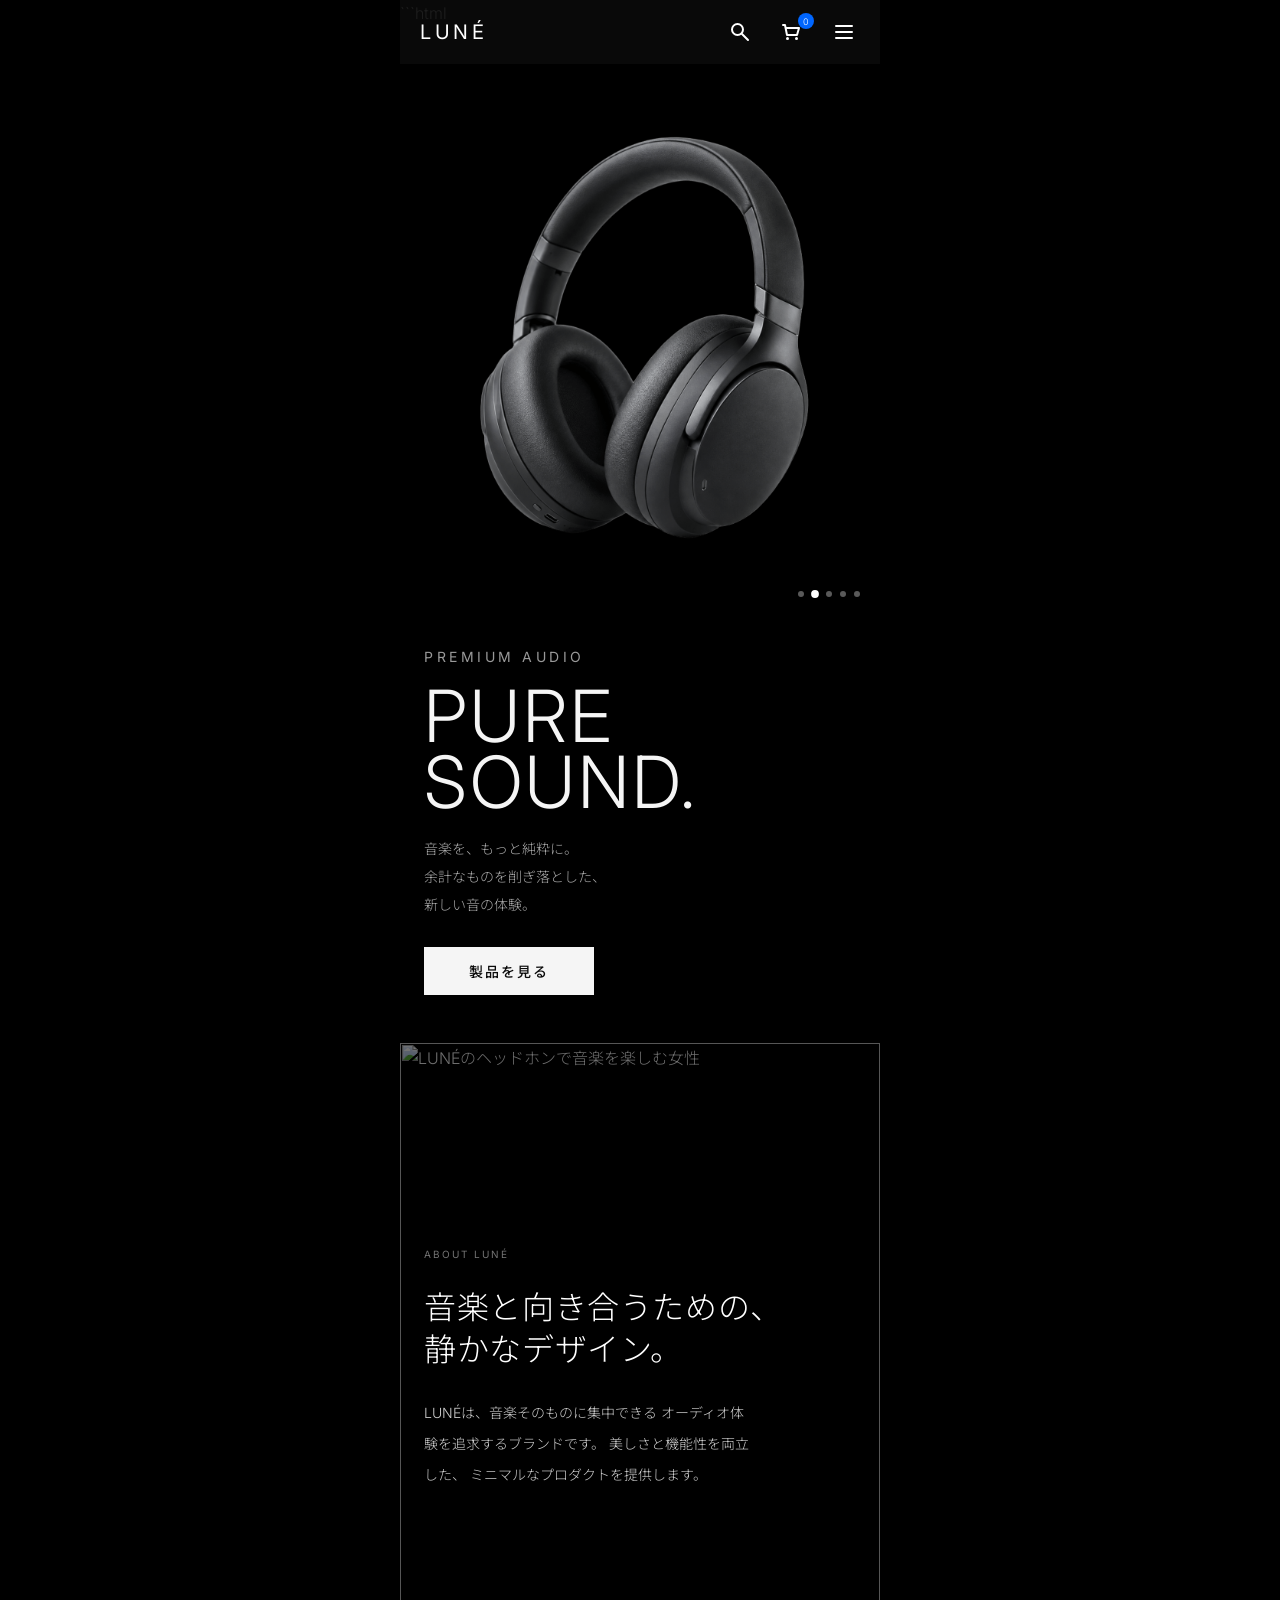
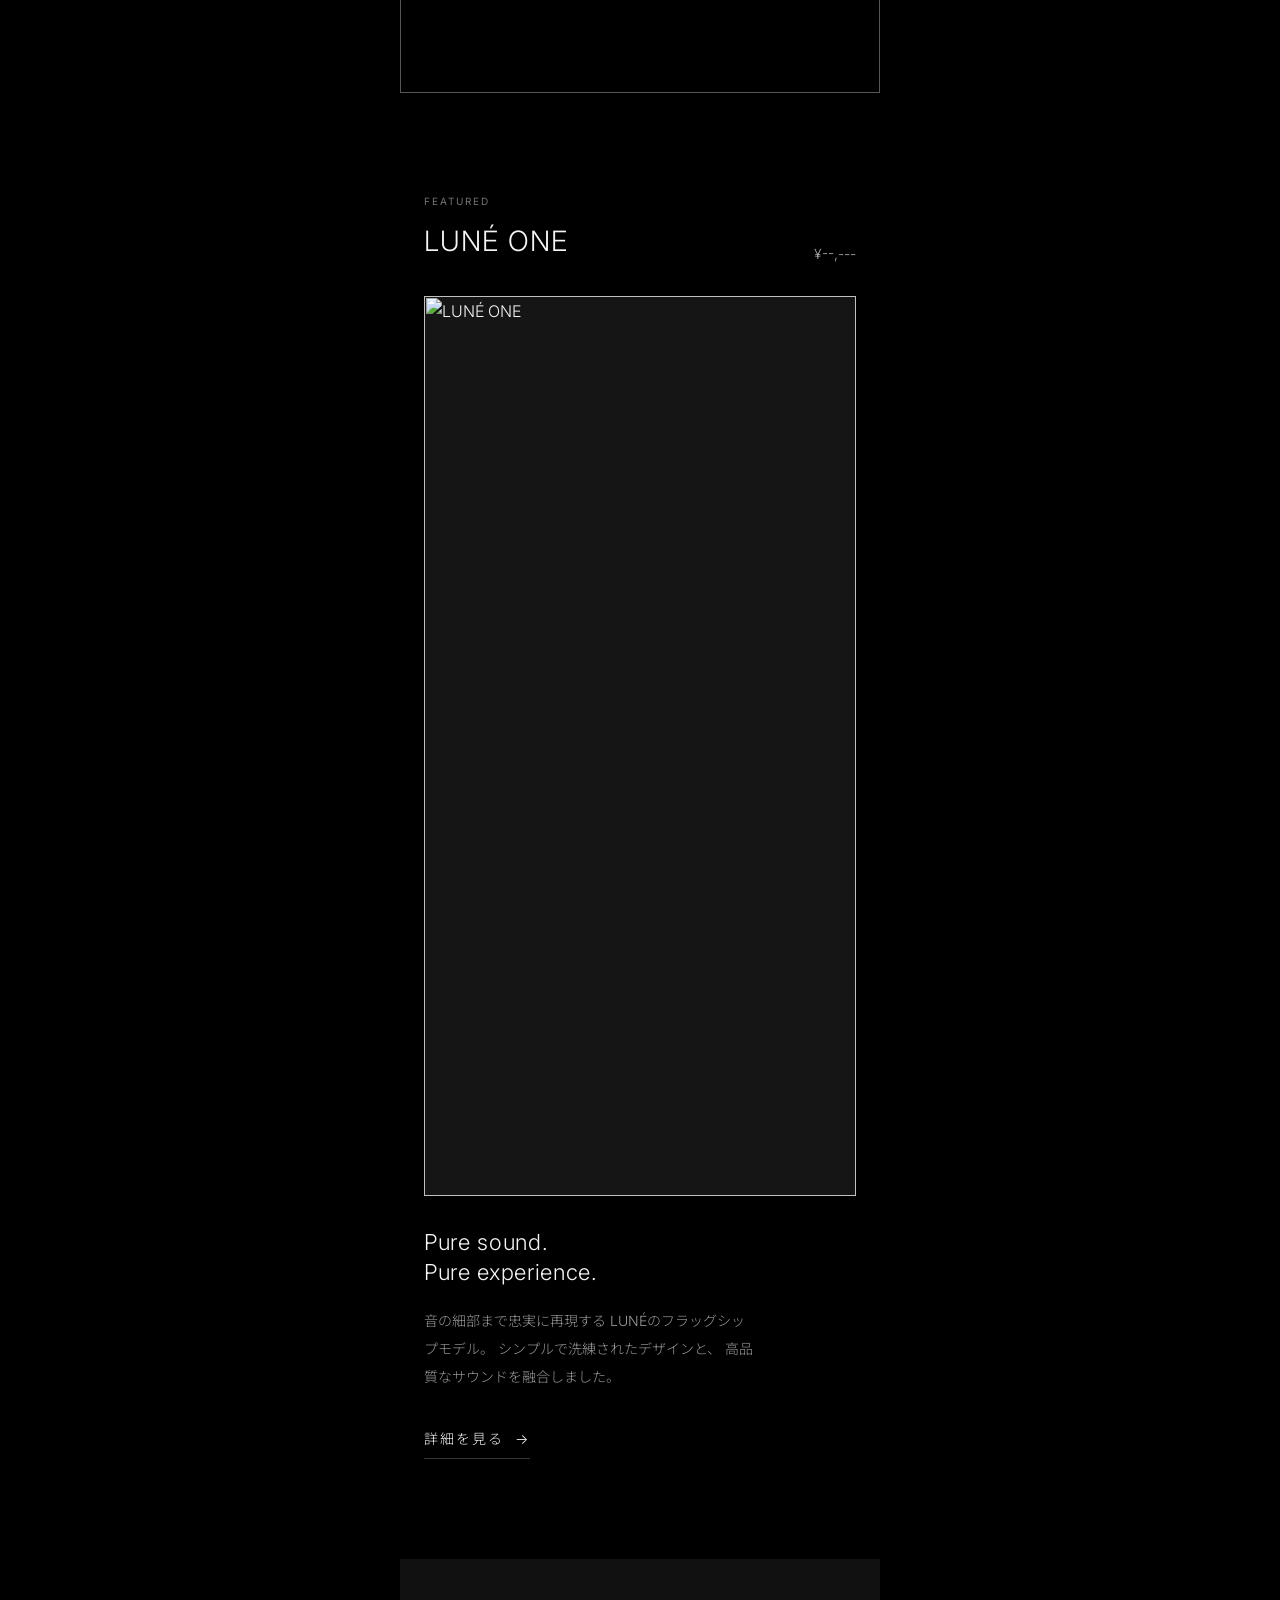
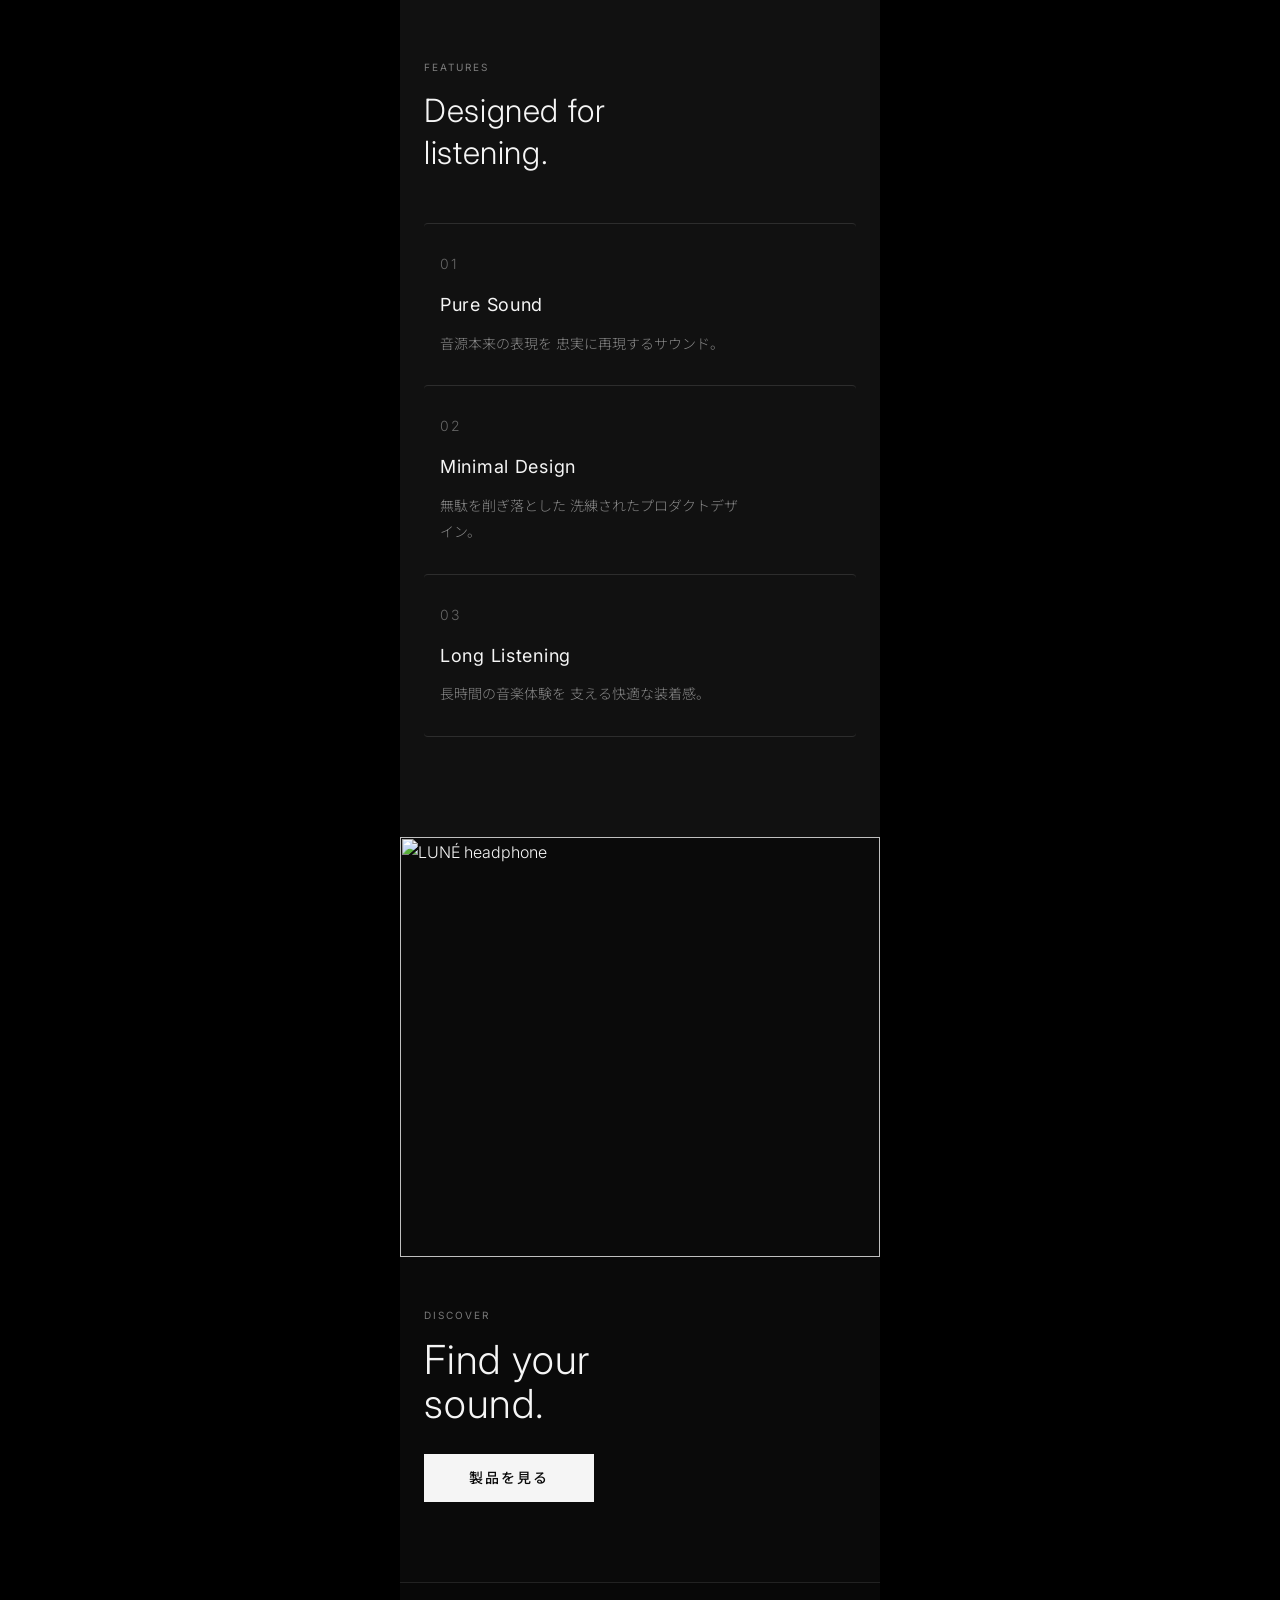
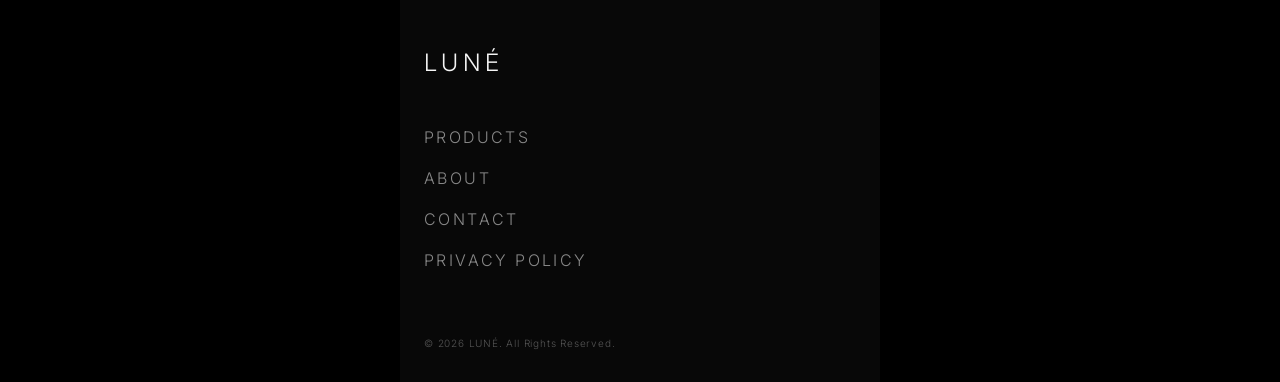
==== index.html @ 836bc267 "Add files via upload" ====
```html
<!DOCTYPE html>
<html lang="ja">

<head>
  <meta charset="UTF-8">

  <!-- スマートフォン表示用 -->
  <meta name="viewport" content="width=device-width, initial-scale=1.0">

  <title>LUNÉ | Premium Headphones</title>

  <!-- Google Fonts -->
  <link rel="preconnect" href="https://fonts.googleapis.com">
  <link rel="preconnect" href="https://fonts.gstatic.com" crossorigin>
  <link
    href="https://fonts.googleapis.com/css2?family=Inter:wght@300;400;500;600&family=Noto+Sans+JP:wght@300;400;500&display=swap"
    rel="stylesheet">

  <!-- CSS -->
  <link rel="stylesheet" href="style.css">
</head>

<body>

  <!-- =========================
         Header
    ========================== -->
  <header class="site-header">

    <!-- 左：ロゴ -->
    <a href="index.html" class="logo">
      LUNÉ
    </a>

    <!-- 右：3つのアイコン -->
    <div class="header-icons">

      <!-- 検索 -->
      <button class="header-icon" id="search-toggle" type="button" aria-label="検索">
        <svg class="humbleicons hi-search" xmlns="http://www.w3.org/2000/svg" width="24" height="24" fill="none"
          viewBox="0 0 24 24">
          <g stroke="currentColor" stroke-width="2">
            <path stroke-linecap="round" d="m20 20-6-6" />
            <path d="M15 9.5a5.5 5.5 0 1 1-11 0 5.5 5.5 0 0 1 11 0Z" />
          </g>
        </svg>
      </button>

      <!-- カート -->
      <a href="cart.html" class="header-icon cart-icon" aria-label="カート">
        <svg class="humbleicons hi-cart" xmlns="http://www.w3.org/2000/svg" width="24" height="24" fill="none"
          viewBox="0 0 24 24">
          <circle cx="7.5" cy="18.5" r="1.5" fill="currentColor" />
          <circle cx="16.5" cy="18.5" r="1.5" fill="currentColor" />
          <path stroke="currentColor" stroke-linecap="round" stroke-linejoin="round" stroke-width="2"
            d="M3 5h2l.6 3m0 0L7 15h10l2-7H5.6z" />
        </svg>
        <span class="cart-count">0</span>
      </a>

      <!-- ハンバーガーメニュー -->
      <button class="header-icon" id="menu-toggle" type="button" aria-label="メニューを開く" aria-expanded="false">
        <svg class="humbleicons hi-bars" xmlns="http://www.w3.org/2000/svg" width="24" height="24" fill="none"
          viewBox="0 0 24 24">
          <path stroke="currentColor" stroke-linecap="round" stroke-linejoin="round" stroke-width="2"
            d="M4 6h16M4 12h16M4 18h16" />
        </svg>
      </button>

    </div>
  </header>

  <!-- =========================
        Nav Overlay Menu
    ========================== -->
  <div class="nav-overlay" id="nav-overlay" aria-hidden="true">
    <!-- 閉じるボタン -->
    <button class="nav-close" id="menu-close" type="button" aria-label="メニューを閉じる">
      <svg xmlns="http://www.w3.org/2000/svg" width="28" height="28" fill="none" viewBox="0 0 24 24"
        stroke="currentColor" stroke-width="1.5">
        <path stroke-linecap="round" stroke-linejoin="round" d="M6 18L18 6M6 6l12 12" />
      </svg>
    </button>

    <div class="nav-container">

      <!-- メニューリスト -->
      <ul class="nav-list">
        <li class="nav-item-wrap">
          <a href="products.html" class="nav-link">
            <span>PRODUCTS</span>
          </a>
        </li>
        <li class="nav-item-wrap">
          <a href="#" class="nav-link">
            <span>SPECIAL</span>
          </a>
        </li>
        <li class="nav-item-wrap">
          <a href="#" class="nav-link">ABOUT</a>
        </li>
        <li class="nav-item-wrap">
          <a href="#" class="nav-link">NEWS</a>
        </li>
        <li class="nav-item-wrap">
          <a href="#" class="nav-link">final LAB</a>
        </li>
        <li class="nav-item-wrap">
          <a href="#" class="nav-link">SUPPORT</a>
        </li>
        <li class="nav-item-wrap">
          <a href="#" class="nav-link">RECRUIT</a>
        </li>
      </ul>
    </div>
  </div>

  <main>

    <!-- =========================
             Hero
        ========================== -->
    <section class="hero">

      <div class="hero-image">
        <!-- カルーセル画像 5枚 -->
        <div class="carousel-slide active">
          <img src="img/hero-headphone-1.png" alt="LUNÉ Premium Headphone 1">
        </div>
        <div class="carousel-slide">
          <img src="img/hero-headphone-2.png" alt="LUNÉ Premium Headphone 2">
        </div>
        <div class="carousel-slide">
          <img src="img/hero-headphone-3.png" alt="LUNÉ Premium Headphone 3">
        </div>
        <div class="carousel-slide">
          <img src="img/hero-headphone-4.png" alt="LUNÉ Premium Headphone 4">
        </div>
        <div class="carousel-slide">
          <img src="img/hero-headphone-5.png" alt="LUNÉ Premium Headphone 5">
        </div>

        <!-- 右下のドットインジケーター（・・・・・） -->
        <div class="carousel-dots">
          <button class="dot active" type="button" aria-label="スライド1を表示"></button>
          <button class="dot" type="button" aria-label="スライド2を表示"></button>
          <button class="dot" type="button" aria-label="スライド3を表示"></button>
          <button class="dot" type="button" aria-label="スライド4を表示"></button>
          <button class="dot" type="button" aria-label="スライド5を表示"></button>
        </div>
      </div>

      <div class="hero-content">

        <p class="hero-label">
          PREMIUM AUDIO
        </p>

        <h1>
          PURE<br>
          SOUND.
        </h1>

        <p class="hero-description">
          音楽を、もっと純粋に。<br>
          余計なものを削ぎ落とした、<br>
          新しい音の体験。
        </p>

        <a href="product.html" class="primary-button">
          製品を見る
        </a>

      </div>

    </section>


    <!-- =========================
             Brand Introduction
        ========================== -->
    <section class="brand-section">

      <div class="brand-image">
        <img src="img/brand-lifestyle.png" alt="LUNÉのヘッドホンで音楽を楽しむ女性">
      </div>

      <!-- fade-in-up クラスを追加 -->
      <div class="brand-content fade-in-up">

        <p class="section-label">
          ABOUT LUNÉ
        </p>

        <h2>
          音楽と向き合うための、<br>
          静かなデザイン。
        </h2>

        <p class="section-text">
          LUNÉは、音楽そのものに集中できる
          オーディオ体験を追求するブランドです。
          美しさと機能性を両立した、
          ミニマルなプロダクトを提供します。
        </p>

      </div>

    </section>


    <!-- =========================
             Featured Product
        ========================== -->
    <section class="featured-section">

      <div class="section-heading">

        <div>
          <p class="section-label">
            FEATURED
          </p>

          <h2>
            LUNÉ ONE
          </h2>
        </div>

        <p class="product-price">
          ¥--,---
        </p>

      </div>


      <div class="featured-image">

        <img src="img/headphone-black.png" alt="LUNÉ ONE">

      </div>


      <div class="featured-content">

        <p class="product-copy">
          Pure sound.<br>
          Pure experience.
        </p>

        <p class="section-text">
          音の細部まで忠実に再現する
          LUNÉのフラッグシップモデル。
          シンプルで洗練されたデザインと、
          高品質なサウンドを融合しました。
        </p>

        <a href="product.html" class="text-link fade-in-up">
          詳細を見る
          <span>→</span>
        </a>

      </div>

    </section>


    <!-- =========================
             Features
        ========================== -->
    <section class="features-section">

      <p class="section-label">
        FEATURES
      </p>

      <h2>
        Designed for<br>
        listening.
      </h2>


      <div class="feature-list">

        <!-- 01 -->
        <article class="feature-item fade-in-up feature-card-invert">
          <span class="feature-number">
            01
          </span>
          <h3>
            Pure Sound
          </h3>
          <p>
            音源本来の表現を
            忠実に再現するサウンド。
          </p>
        </article>


        <!-- 02 -->
        <article class="feature-item fade-in-up delay-1 feature-card-invert">
          <span class="feature-number">
            02
          </span>
          <h3>
            Minimal Design
          </h3>
          <p>
            無駄を削ぎ落とした
            洗練されたプロダクトデザイン。
          </p>
        </article>


        <!-- 03 -->
        <article class="feature-item fade-in-up delay-2 feature-card-invert">
          <span class="feature-number">
            03
          </span>
          <h3>
            Long Listening
          </h3>
          <p>
            長時間の音楽体験を
            支える快適な装着感。
          </p>
        </article>

      </div>

    </section>


    <!-- =========================
             Product CTA
        ========================== -->
    <section class="product-cta">

      <div class="product-cta-image fade-in-up">
        <img src="img/headphone-detail.png" alt="LUNÉ headphone">
      </div>
      
      <div class="product-cta-content">
      
        <!-- 1. DISCOVER （最初に浮上） -->
        <p class="section-label fade-in-up">
          DISCOVER
        </p>
      
        <!-- 2. Find your sound. （0.6秒遅れて浮上） -->
        <h2 class="fade-in-up delay-1">
          Find your<br>
          sound.
        </h2>
      
        <!-- 3. VIEW PRODUCTS ボタン （1.2秒遅れて浮上） -->
        <div class="fade-in-up delay-2">
          <a href="products.html" class="primary-button">
            製品を見る
          </a>
        </div>
      
      </div>
      
      </section>

  </main>


  <!-- =========================
         Footer
    ========================== -->
  <footer class="footer">

    <div class="footer-logo">
      LUNÉ
    </div>

    <div class="footer-links">

      <a href="products.html">
        PRODUCTS
      </a>

      <a href="#">
        ABOUT
      </a>

      <a href="#">
        CONTACT
      </a>

      <a href="#">
        PRIVACY POLICY
      </a>

    </div>

    <p class="copyright">
      © 2026 LUNÉ. All Rights Reserved.
    </p>

  </footer>


  <!-- JavaScript -->
  <script src="script.js"></script>

</body>

</html>
---- style.css ----
/* ========================================
   Base
======================================== */

* {
  margin: 0;
  padding: 0;
  box-sizing: border-box;
}

html {
  scroll-behavior: smooth;
}

body {
  background-color: #0a0a0a;
  color: #f5f5f5;
  font-family:
    "Inter",
    "Noto Sans JP",
    sans-serif;
  font-weight: 300;
  line-height: 1.7;
}

img {
  display: block;
  width: 100%;
  height: auto;
}

a {
  color: inherit;
  text-decoration: none;
}

button {
  font: inherit;
}


/* ========================================
   Header
======================================== */

/* Header */
.site-header {
  position: fixed;
  top: 0;
  left: 0;
  width: 100%;
  height: 64px;
  padding: 0 20px;
  box-sizing: border-box;
  display: flex;
  align-items: center;
  justify-content: space-between;
  background: rgba(10, 10, 10, 0.92);
  z-index: 100;
}

/* Logo */
.logo {
  font-size: 20px;
  font-weight: 400;
  letter-spacing: 0.18em;
  color: #fff;
  text-decoration: none;
  flex-shrink: 0;
}

/* Right-side icons */
.header-icons {
  display: flex;
  align-items: center;
  gap: 20px;
}

/* Icon buttons and links */
.header-icon {
  position: relative;
  display: inline-flex;
  align-items: center;
  justify-content: center;
  width: 32px;
  height: 32px;
  padding: 0;
  border: none;
  background: transparent;
  color: #fff;
  cursor: pointer;
  text-decoration: none;
  transform: none !important;
  transition: none !important;
}

.header-icon:active,
.header-icon:hover {
  transform: none !important;
}

.header-icon svg {
  display: block;
  width: 24px;
  height: 24px;
  transform: none !important;
}

/* Cart count */
.cart-count {
  position: absolute;
  top: -3px;
  right: -6px;
  display: inline-flex;
  width: 16px;
  height: 16px;
  align-items: center;
  justify-content: center;
  border-radius: 50%;
  background: #0066ff;
  color: #fff;
  font-size: 9px;
  line-height: 1;
  text-align: center;
  box-sizing: border-box;
  transform: none !important;
  transition: none !important;
}

/* ========================================
   Nav Overlay (Hamburger Menu) - アニメーション無効化
======================================== */

.nav-overlay {
  position: fixed;
  top: 0;
  left: 0;
  width: 100%;
  height: 100vh;
  height: 100svh;
  background-color: #121212;
  z-index: 999;
  padding: 24px 20px 40px;
  overflow-y: auto;

  opacity: 0;
  visibility: hidden;
  transition: none;
}

.nav-overlay.is-active {
  opacity: 1;
  visibility: visible;
}

/* 右上閉じるボタン */
.nav-close {
  position: absolute;
  top: 20px;
  right: 20px;
  background: transparent;
  border: none;
  color: #fff;
  cursor: pointer;
  padding: 4px;
}

/* コンテナ */
.nav-container {
  max-width: 440px;
  margin: 48px auto 0;
}

/* リスト領域 */
.nav-list {
  list-style: none;
  padding: 0;
  margin: 0;
}

.nav-item-wrap {
  border-bottom: 1px solid rgba(255, 255, 255, 0.08);
}

.nav-list .nav-item-wrap:first-child {
  border-top: 1px solid rgba(255, 255, 255, 0.08);
}

.nav-link {
  display: flex;
  align-items: center;
  justify-content: space-between;
  padding: 18px 4px;
  color: #f0f0f0;
  font-family: "Inter", sans-serif;
  font-size: 16px;
  letter-spacing: 0.12em;
  text-decoration: none;
}

.nav-overlay .nav-item-wrap {
  opacity: 1;
  transform: none;
  transition: none;
}

.nav-overlay.is-active .nav-item-wrap {
  opacity: 1;
  transform: none;
}

.nav-overlay.is-active .nav-container>.nav-item-wrap,
.nav-overlay.is-active .nav-list .nav-item-wrap:nth-child(1),
.nav-overlay.is-active .nav-list .nav-item-wrap:nth-child(2),
.nav-overlay.is-active .nav-list .nav-item-wrap:nth-child(3),
.nav-overlay.is-active .nav-list .nav-item-wrap:nth-child(4),
.nav-overlay.is-active .nav-list .nav-item-wrap:nth-child(5),
.nav-overlay.is-active .nav-list .nav-item-wrap:nth-child(6),
.nav-overlay.is-active .nav-list .nav-item-wrap:nth-child(7) {
  transition-delay: 0s;
}

@media (min-width: 768px) {
  .nav-overlay {
    max-width: 480px;
    left: calc(50% - 240px);
  }

  .nav-overlay.is-active {
    transform: none;
  }
}

/* ========================================
   Hero
======================================== */

.hero {
  min-height: 100svh;
  padding-top: 64px;
  display: flex;
  flex-direction: column;
  position: relative;
}

.hero-image {
  width: 100%;
  height: 58svh;
  position: relative;
  overflow: hidden;
}

.carousel-slide {
  position: absolute;
  inset: 0;
  width: 100%;
  height: 100%;
  opacity: 0;
  visibility: hidden;
  transition: opacity 1.0s ease-in-out, visibility 1.0s ease-in-out;
}

.carousel-slide.active {
  opacity: 1;
  visibility: visible;
}

.carousel-slide img {
  width: 100%;
  height: 100%;
  object-fit: contain;
}

.carousel-dots {
  position: absolute;
  bottom: 16px;
  right: 20px;
  z-index: 10;
  display: flex;
  align-items: center;
  gap: 8px;
}

.carousel-dots .dot {
  width: 6px;
  height: 6px;
  padding: 0;
  border: none;
  border-radius: 50%;
  background-color: rgba(255, 255, 255, 0.35);
  cursor: pointer;
  transition: background-color 0.4s ease, transform 0.4s ease;
}

.carousel-dots .dot.active {
  background-color: #ffffff;
  transform: scale(1.3);
}

.hero-content {
  padding: 32px 24px 48px;
  display: flex;
  flex-direction: column;
  align-items: flex-start;
}

.hero-label,
.section-label {
  margin-bottom: 14px;
  color: #999;
  font-size: 14px;
  font-weight: 400;
  letter-spacing: 0.25em;
}

.hero h1 {
  margin-bottom: 20px;
  font-size: clamp(52px, 16vw, 80px);
  font-weight: 300;
  line-height: 0.92;
  letter-spacing: 0.04em;
}

.hero-description {
  margin-bottom: 28px;
  color: #aaa;
  font-size: 14px;
  line-height: 2;
}


/* ========================================
   Buttons
======================================== */
.primary-button {
  position: relative;
  min-width: 170px;
  height: 48px;
  padding: 0 24px;
  display: inline-flex;
  align-items: center;
  justify-content: center;
  background-color: #f5f5f5;
  color: #0a0a0a;
  font-size: 14px;
  font-weight: 500;
  letter-spacing: 0.15em;
  text-decoration: none;
  overflow: hidden;
  z-index: 1;
  border: none;
  -webkit-tap-highlight-color: transparent;
}

.primary-button::before {
  display: none;
}

.primary-button:hover,
.primary-button:active {
  background-color: #f5f5f5;
  color: #0a0a0a;
  transform: none;
}


/* ========================================
   Brand Section
======================================== */

.brand-section {
  position: relative;
  min-height: 650px;
  overflow: hidden;
  display: flex;
  align-items: center;
}

.brand-image {
  position: absolute;
  inset: 0;
  z-index: 0;
}

.brand-image img {
  width: 100%;
  height: 100%;
  object-fit: cover;
  display: block;
}

.brand-image::after {
  content: "";
  position: absolute;
  inset: 0;
  background: rgba(0, 0, 0, 0.55);
}

.brand-content {
  position: relative;
  z-index: 1;
  padding: 80px 24px;
  color: #fff;
  max-width: 420px;
}

.brand-content .section-label {
  margin-bottom: 24px;
}

.brand-content h2 {
  font-size: 30px;
  line-height: 1.6;
  font-weight: 400;
  margin-bottom: 28px;
}

.brand-content .section-text {
  font-size: 14px;
  line-height: 2.2;
  color: rgba(255, 255, 255, 0.8);
}

.brand-section h2,
.features-section h2,
.product-cta h2 {
  margin-bottom: 28px;
  font-size: 32px;
  font-weight: 300;
  line-height: 1.3;
  letter-spacing: 0.02em;
}

.section-text {
  max-width: 330px;
  color: #999;
  font-size: 14px;
  line-height: 2;
}


/* ========================================
   Featured Product
======================================== */

.featured-section {
  padding: 100px 24px;
}

.section-heading {
  margin-bottom: 30px;
  display: flex;
  align-items: flex-end;
  justify-content: space-between;
}

.section-heading h2 {
  font-size: 28px;
  font-weight: 300;
  letter-spacing: 0.04em;
}

.section-heading .section-label {
  margin-bottom: 8px;
}

.product-price {
  font-size: 14px;
  color: #aaa;
}

.featured-image {
  margin-bottom: 32px;
  background-color: #151515;
}

.featured-image img {
  aspect-ratio: 1 / 1;
  object-fit: cover;
}

.featured-content {
  display: flex;
  flex-direction: column;
  align-items: flex-start;
}

.product-copy {
  margin-bottom: 20px;
  font-size: 22px;
  font-weight: 300;
  line-height: 1.35;
  letter-spacing: 0.03em;
}

.text-link {
  position: relative;
  margin-top: 28px;
  padding: 8px 0;
  display: inline-flex;
  align-items: center;
  font-size: 14px;
  letter-spacing: 0.15em;
  color: #f5f5f5;
  text-decoration: none;
}

.text-link span {
  display: inline-block;
  margin-left: 10px;
  transition: none;
}

.text-link::after {
  content: "";
  position: absolute;
  bottom: 0;
  left: 0;
  width: 100%;
  height: 1px;
  background-color: rgba(255, 255, 255, 0.2);
}

.text-link::before {
  display: none;
}

.text-link.is-visible span,
.text-link:active span {
  transform: none;
}

.text-link.is-visible::before {
  transform: none;
}


/* ========================================
   Features
======================================== */

.features-section {
  padding: 100px 24px;
  background-color: #111;
}

.feature-list {
  margin-top: 50px;
}

.feature-item {
  padding: 28px 0;
  border-top: 1px solid #2d2d2d;
}

.feature-item:last-child {
  border-bottom: 1px solid #2d2d2d;
}

.feature-number {
  display: block;
  margin-bottom: 14px;
  color: #666;
  font-size: 14px;
  letter-spacing: 0.15em;
}

.feature-item h3 {
  margin-bottom: 10px;
  font-size: 18px;
  font-weight: 400;
  letter-spacing: 0.04em;
}

.feature-item p {
  max-width: 300px;
  color: #888;
  font-size: 14px;
  line-height: 1.9;
}

.fade-in-up {
  opacity: 1;
  transform: none;
}

.fade-in-up.delay-1,
.fade-in-up.delay-2,
.fade-in-up.delay-3 {
  transition-delay: 0s;
}

.feature-card-invert {
  position: relative;
  overflow: hidden;
  padding: 28px 16px;
  border-radius: 4px;
  z-index: 1;
}

.feature-card-invert .feature-number,
.feature-card-invert h3,
.feature-card-invert p {
  position: relative;
  z-index: 2;
  transition: none;
}

.feature-card-invert::before {
  display: none;
}

.feature-card-invert.is-inverted .feature-number {
  color: #666;
}

.feature-card-invert.is-inverted h3 {
  color: #f5f5f5;
}

.feature-card-invert.is-inverted p {
  color: #888;
}


/* ========================================
   Product CTA
======================================== */

.product-cta {
  position: relative;
  min-height: 650px;
  background-color: #0a0a0a;
}

.product-cta-image {
  width: 100%;
  height: 420px;
  overflow: hidden;
  background-color: #0a0a0a;
}

.product-cta-image img {
  width: 100%;
  height: 100%;
  object-fit: cover;
  transform: none;
  filter: none;
  transition: none;
}

.product-cta-image.is-visible img {
  transform: none;
  filter: none;
}

.product-cta-content {
  padding: 50px 24px 80px;
}

.product-cta h2 {
  font-size: 40px;
  line-height: 1.1;
}

.product-cta .fade-in-up {
  opacity: 1;
  transform: none;
  transition: none;
}

.product-cta .fade-in-up.is-visible {
  opacity: 1;
  transform: none;
}

.product-cta .fade-in-up.delay-1,
.product-cta .fade-in-up.delay-2 {
  transition-delay: 0s;
}


/* ========================================
   Footer
======================================== */

.footer {
  padding: 60px 24px 30px;
  border-top: 1px solid #222;
  background-color: #080808;
}

.footer-logo {
  margin-bottom: 40px;
  font-size: 24px;
  font-weight: 300;
  letter-spacing: 0.18em;
}

.footer-links {
  display: flex;
  flex-direction: column;
  gap: 14px;
}

.footer-links a {
  color: #888;
  font-size: 16px;
  letter-spacing: 0.15em;
}

.copyright {
  margin-top: 60px;
  color: #555;
  font-size: 10px;
  letter-spacing: 0.08em;
}


/* ========================================
   Tablet / PC
======================================== */

@media (min-width: 768px) {
  body {
    max-width: 480px;
    margin: 0 auto;
    background-color: #000;
  }

  .site-header {
    width: 480px;
    left: 50%;
    transform: translateX(-50%);
  }

  .hero h1 {
    font-size: 72px;
  }
}


/* ========================================
   Product Page & Color Buttons
======================================== */

.product-hero {
  padding-top: 64px;
}

.product-hero-image {
  position: relative;
  overflow: hidden;
  display: flex;
  align-items: center;
  justify-content: center;
}

.product-img {
  width: 100%;
  height: auto;
  object-fit: contain;
  transition: none;
}

.product-img.switching {
  opacity: 1;
  transform: none;
}

/* ----------------------------------------
   カラー選択（ボタン自体の動きなし、白枠リングはクリック位置に表示）
---------------------------------------- */

.color-options-wrapper {
  position: relative;
  display: inline-block;
  padding: 4px;
}

.color-options {
  display: flex;
  align-items: center;
  gap: 16px;
  position: relative;
  z-index: 2;
}

.color-button {
  width: 28px;
  height: 28px;
  border-radius: 50%;
  border: none !important;
  outline: none !important;
  cursor: pointer;
  position: relative;
  padding: 0;
  -webkit-tap-highlight-color: transparent;
  transition: none;
}

.color-button:active {
  transform: none !important;
}

.color-button.black {
  background-color: #222222;
  box-shadow: inset 0 0 0 1px rgba(255, 255, 255, 0.25);
}

.color-button.silver {
  background-color: #8e8e93;
}

.color-button.white {
  background-color: #f2f2f7;
}

.color-active-ring {
  position: absolute;
  top: 0;
  left: 0;
  width: 36px;
  height: 36px;
  border-radius: 50%;
  border: 1.5px solid #ffffff;
  z-index: 1;
  pointer-events: none;
  transition: none;
}

/* ----------------------------------------
   ADD TO CART ボタン（白固定・アニメーション/拡大なし）
---------------------------------------- */

.add-cart-button {
  position: relative;
  width: 100%;
  height: 54px;
  margin-top: 32px;
  display: flex;
  align-items: center;
  justify-content: center;
  background-color: #f5f5f5;
  color: #0a0a0a;
  border: none;
  font-size: 14px;
  letter-spacing: 0.18em;
  font-weight: 500;
  overflow: hidden;
  cursor: pointer;
  z-index: 1;
  -webkit-tap-highlight-color: transparent;
  transition: none;
}

.add-cart-button::before {
  display: none;
}

.add-cart-button:hover,
.add-cart-button:active {
  background-color: #f5f5f5;
  color: #0a0a0a;
  transform: none !important;
}

/* カートへ飛ぶ光る粒（フライングボール） */
.flying-ball {
  display: none;
}

.product-hero-info {
  padding: 40px 24px 70px;
}

.product-hero-info h1 {
  margin-bottom: 10px;
  font-size: 38px;
  font-weight: 300;
  line-height: 1.1;
  letter-spacing: 0.04em;
}

.product-hero-price {
  margin-bottom: 28px;
  color: #aaa;
  font-size: 14px;
}

.product-hero-description {
  max-width: 320px;
  margin-bottom: 40px;
  color: #999;
  font-size: 12px;
  line-height: 2;
}

.product-option {
  margin-bottom: 30px;
}

.option-label {
  margin-bottom: 12px;
  color: #777;
  font-size: 14px;
  letter-spacing: 0.15em;
}

.color-options {
  display: flex;
  gap: 12px;
}

.purchase-information {
  margin-top: 25px;
  border-top: 1px solid #292929;
}

.purchase-information-item {
  padding: 16px 0;
  display: flex;
  justify-content: space-between;
  gap: 20px;
  border-bottom: 1px solid #292929;
}

.purchase-information-item span {
  color: #666;
  font-size: 14px;
  letter-spacing: 0.12em;
}

.purchase-information-item p {
  color: #888;
  font-size: 14px;
  text-align: right;
}

.product-story {
  padding: 100px 24px;
  background-color: #111;
}

.product-story h2 {
  margin-bottom: 30px;
  font-size: 36px;
  font-weight: 300;
  line-height: 1.15;
  letter-spacing: 0.02em;
}

.product-large-image {
  width: 100%;
  background-color: #151515;
}

.product-large-image img {
  width: 100%;
  aspect-ratio: 4 / 5;
  object-fit: cover;
}

.product-features {
  padding: 100px 24px;
}

.product-feature {
  margin-top: 60px;
}

.feature-image {
  margin-bottom: 24px;
  overflow: hidden;
  background-color: #151515;
}

.feature-image img {
  width: 100%;
  aspect-ratio: 1 / 1;
  object-fit: cover;
}

.feature-content>span {
  display: block;
  margin-bottom: 12px;
  color: #666;
  font-size: 14px;
  letter-spacing: 0.15em;
}

.feature-content h2 {
  margin-bottom: 14px;
  font-size: 24px;
  font-weight: 300;
  letter-spacing: 0.03em;
}

.feature-content p {
  max-width: 320px;
  color: #888;
  font-size: 14px;
  line-height: 2;
}

.spec-section {
  padding: 100px 24px;
  background-color: #111;
}

.spec-section h2 {
  margin-bottom: 40px;
  font-size: 32px;
  font-weight: 300;
}

.spec-list {
  border-top: 1px solid #2c2c2c;
}

.spec-item {
  padding: 18px 0;
  display: flex;
  justify-content: space-between;
  gap: 20px;
  border-bottom: 1px solid #2c2c2c;
}

.spec-item span {
  color: #666;
  font-size: 14px;
}

.spec-item p {
  max-width: 190px;
  color: #aaa;
  font-size: 14px;
  text-align: right;
}

.product-final {
  padding: 60px 20px;
  display: flex;
  flex-direction: column;
  align-items: center;
  text-align: center;
  justify-content: center;
}

.product-final h2 {
  margin-bottom: 20px;
  font-size: 36px;
  font-weight: 300;
  line-height: 1.2;
}

.final-price {
  margin-bottom: 30px;
  color: #aaa;
  font-size: 14px;
}

.product-final .add-cart-button {
  max-width: 330px;
}


/* ========================================
   Cart & Other Pages
======================================== */

.cart-header {
  padding: 140px 24px 60px;
}

.cart-header h1 {
  font-size: 42px;
  font-weight: 300;
  line-height: 1.1;
  letter-spacing: 0.04em;
}

.cart-section {
  padding: 0 24px 80px;
}

.cart-item {
  padding: 20px 0;
  display: flex;
  align-items: flex-start;
  gap: 16px;
  border-top: 1px solid #292929;
  width: 100%;
  box-sizing: border-box;
}

.cart-item:last-child {
  border-bottom: 1px solid #292929;
}

.cart-item img {
  width: 80px;
  height: 80px;
  object-fit: contain;
  background-color: #151515;
  border-radius: 4px;
  flex-shrink: 0;
}

.cart-item-info {
  flex: 1;
  min-width: 0;
  display: flex;
  flex-direction: column;
  gap: 8px;
}

.cart-item-info h3 {
  font-size: 15px;
  font-weight: 400;
  color: #ffffff;
  margin: 0;
  word-break: break-word;
}

.cart-item-info p {
  font-size: 13px;
  color: #aaa;
  margin: 0;
}

.quantity-control {
  display: flex;
  align-items: center;
  gap: 12px;
  margin-top: 4px;
}

.quantity-button {
  width: 28px;
  height: 28px;
  border: 1px solid #333;
  background: transparent;
  color: #fff;
  font-size: 14px;
  display: flex;
  align-items: center;
  justify-content: center;
  cursor: pointer;
  border-radius: 2px;
  padding: 0;
  flex-shrink: 0;
  -webkit-tap-highlight-color: transparent;
  transition: none;
}

.quantity-button:active {
  transform: none;
  background-color: transparent;
  border-color: #333;
}

.remove-button {
  align-self: flex-start;
  margin-top: 6px;
  padding: 2px 0;
  border: none;
  background: transparent;
  color: #666;
  font-size: 11px;
  letter-spacing: 0.1em;
  cursor: pointer;
  -webkit-tap-highlight-color: transparent;
  transition: none;
}

.remove-button:active {
  transform: none;
  color: #666;
}

.cart-summary {
  margin-top: 50px;
}

.summary-row {
  padding: 15px 0;
  display: flex;
  justify-content: space-between;
  border-bottom: 1px solid #222;
  color: #777;
  font-size: 14px;
  letter-spacing: 0.05em;
}

.summary-total {
  padding: 22px 0;
  display: flex;
  justify-content: space-between;
  color: #f5f5f5;
  font-size: 14px;
  letter-spacing: 0.08em;
}

.checkout-button {
  width: 100%;
  height: 54px;
  margin-top: 24px;
  border: none;
  background-color: #ffd700;
  color: #0a0a0a;
  font-size: 14px;
  font-weight: 600;
  letter-spacing: 0.15em;
  cursor: pointer;
  border-radius: 2px;
  position: relative;
  overflow: hidden;
  transition: none;
  box-shadow: 0 4px 15px rgba(255, 215, 0, 0.15);
  -webkit-tap-highlight-color: transparent;
}

.checkout-button:active {
  transform: none;
  background-color: #ffd700;
  box-shadow: 0 4px 15px rgba(255, 215, 0, 0.15);
}

.modal-overlay {
  position: fixed;
  inset: 0;
  background: rgba(0, 0, 0, 0.75);
  backdrop-filter: blur(8px);
  -webkit-backdrop-filter: blur(8px);
  z-index: 1000;
  display: flex;
  align-items: center;
  justify-content: center;
  padding: 20px;
  opacity: 0;
  visibility: hidden;
  transition: opacity 0.4s cubic-bezier(0.08, 0.85, 0.1, 1),
    visibility 0.4s;
}

.modal-overlay.is-active {
  opacity: 1;
  visibility: visible;
}

.modal-content {
  position: relative;
  width: 100%;
  max-width: 380px;
  background: #141414;
  border: 1px solid rgba(255, 255, 255, 0.1);
  padding: 40px 28px 32px;
  text-align: center;
  border-radius: 4px;
  box-shadow: 0 20px 40px rgba(0, 0, 0, 0.5);
  transform: scale(0.92) translateY(10px);
  transition: transform 0.4s cubic-bezier(0.08, 0.85, 0.1, 1);
}

.modal-overlay.is-active .modal-content {
  transform: scale(1) translateY(0);
}

.modal-close {
  position: absolute;
  top: 16px;
  right: 16px;
  background: transparent;
  border: none;
  color: #888;
  cursor: pointer;
  padding: 4px;
  transition: color 0.2s ease;
}

.modal-close:hover {
  color: #fff;
}

.modal-label {
  font-size: 11px;
  letter-spacing: 0.2em;
  color: #888;
  margin-bottom: 12px;
}

.modal-title {
  font-size: 18px;
  font-weight: 400;
  color: #ffffff;
  margin-bottom: 12px;
  line-height: 1.4;
}

.modal-text {
  font-size: 13px;
  color: #aaa;
  line-height: 1.8;
  margin-bottom: 28px;
}

.modal-survey-button {
  display: block;
  width: 100%;
  height: 48px;
  line-height: 48px;
  background: #ffffff;
  color: #0a0a0a;
  font-size: 13px;
  font-weight: 500;
  letter-spacing: 0.1em;
  text-decoration: none;
  border-radius: 2px;
  transition: none;
}

.modal-survey-button:active {
  transform: none;
  background-color: #ffffff;
}

.cart-information {
  padding: 70px 24px;
  background-color: #111;
}

.cart-information-item {
  padding: 20px 0;
  border-top: 1px solid #292929;
}

.cart-information-item:last-child {
  border-bottom: 1px solid #292929;
}

.cart-information-item span {
  display: block;
  margin-bottom: 8px;
  color: #666;
  font-size: 14px;
  letter-spacing: 0.15em;
}

.cart-information-item p {
  color: #888;
  font-size: 10px;
  line-height: 1.8;
}

.products-header {
  padding: 120px 24px 70px;
  text-align: center;
  background: #0a0a0a;
}

.products-header .section-label {
  margin-bottom: 20px;
}

.products-header h1 {
  margin: 0 0 24px;
  font-family: "Inter", sans-serif;
  font-size: 38px;
  font-weight: 300;
  letter-spacing: 0.12em;
  color: #ffffff;
}

.products-header .section-text {
  max-width: 320px;
  margin: 0 auto;
  font-size: 14px;
  line-height: 2;
  color: rgba(255, 255, 255, 0.65);
}

.products-section {
  padding: 0 20px 100px;
  background: #0a0a0a;
}

.product-card {
  margin-bottom: 40px;
  -webkit-tap-highlight-color: transparent;
}

.product-card a {
  display: block;
  background: #121212;
  border: 1px solid rgba(255, 255, 255, 0.08);
  border-radius: 8px;
  padding: 16px;
  text-decoration: none;
  color: inherit;
  transition: none;
}

.product-info {
  display: flex;
  justify-content: space-between;
  align-items: flex-end;
  padding-top: 16px;
}

.product-card-right {
  display: flex;
  align-items: center;
  gap: 8px;
}

.card-arrow {
  font-size: 14px;
  color: #0066ff;
  transition: none;
}

.product-card a:active {
  transform: none !important;
  background-color: #121212;
  border-color: rgba(255, 255, 255, 0.08);
}

.product-card a:active .card-arrow {
  transform: none;
}

.product-image {
  width: 100%;
  aspect-ratio: 1 / 1;
  overflow: hidden;
  background: #151515;
  border-radius: 4px;
}

.product-image img {
  width: 100%;
  height: 100%;
  display: block;
  object-fit: cover;
  transition: none;
}

.product-card a:hover .product-image img {
  transform: none;
}

.product-info h2 {
  margin: 0 0 8px;
  font-family: "Inter", sans-serif;
  font-size: 20px;
  font-weight: 400;
  letter-spacing: 0.08em;
  color: #ffffff;
}

.product-info p {
  margin: 0;
  font-size: 14px;
  line-height: 1.7;
  color: rgba(255, 255, 255, 0.55);
}

.product-info .product-card-price {
  flex-shrink: 0;
  padding-top: 2px;
  font-family: "Inter", sans-serif;
  font-size: 14px;
  font-weight: 400;
  letter-spacing: 0.04em;
  color: #ffffff;
}

.products-information {
  padding: 100px 24px;
  text-align: center;
  background: #111111;
  border-top: 1px solid rgba(255, 255, 255, 0.08);
  border-bottom: 1px solid rgba(255, 255, 255, 0.08);
}

.products-information .section-label {
  margin-bottom: 24px;
}

.products-information h2 {
  margin: 0 0 24px;
  font-family: "Inter", sans-serif;
  font-size: 28px;
  font-weight: 300;
  letter-spacing: 0.08em;
  color: #ffffff;
}

.products-information .section-text {
  max-width: 320px;
  margin: 0 auto;
  font-size: 14px;
  line-height: 2;
  color: rgba(255, 255, 255, 0.6);
}

.section-label {
  font-family: "Inter", sans-serif;
  font-size: 10px;
  font-weight: 400;
  letter-spacing: 0.2em;
  color: rgba(255, 255, 255, 0.45);
}

@media (max-width: 480px) {
  .products-header {
    padding-top: 110px;
    padding-bottom: 60px;
  }

  .products-header h1 {
    font-size: 34px;
  }

  .products-section {
    padding-left: 18px;
    padding-right: 18px;
  }

  .product-card {
    margin-bottom: 60px;
  }

  .product-info h2 {
    font-size: 18px;
  }

  .product-info p {
    font-size: 14px;
  }

  .product-info .product-card-price {
    font-size: 14px;
  }

  .products-information {
    padding: 80px 24px;
  }
}
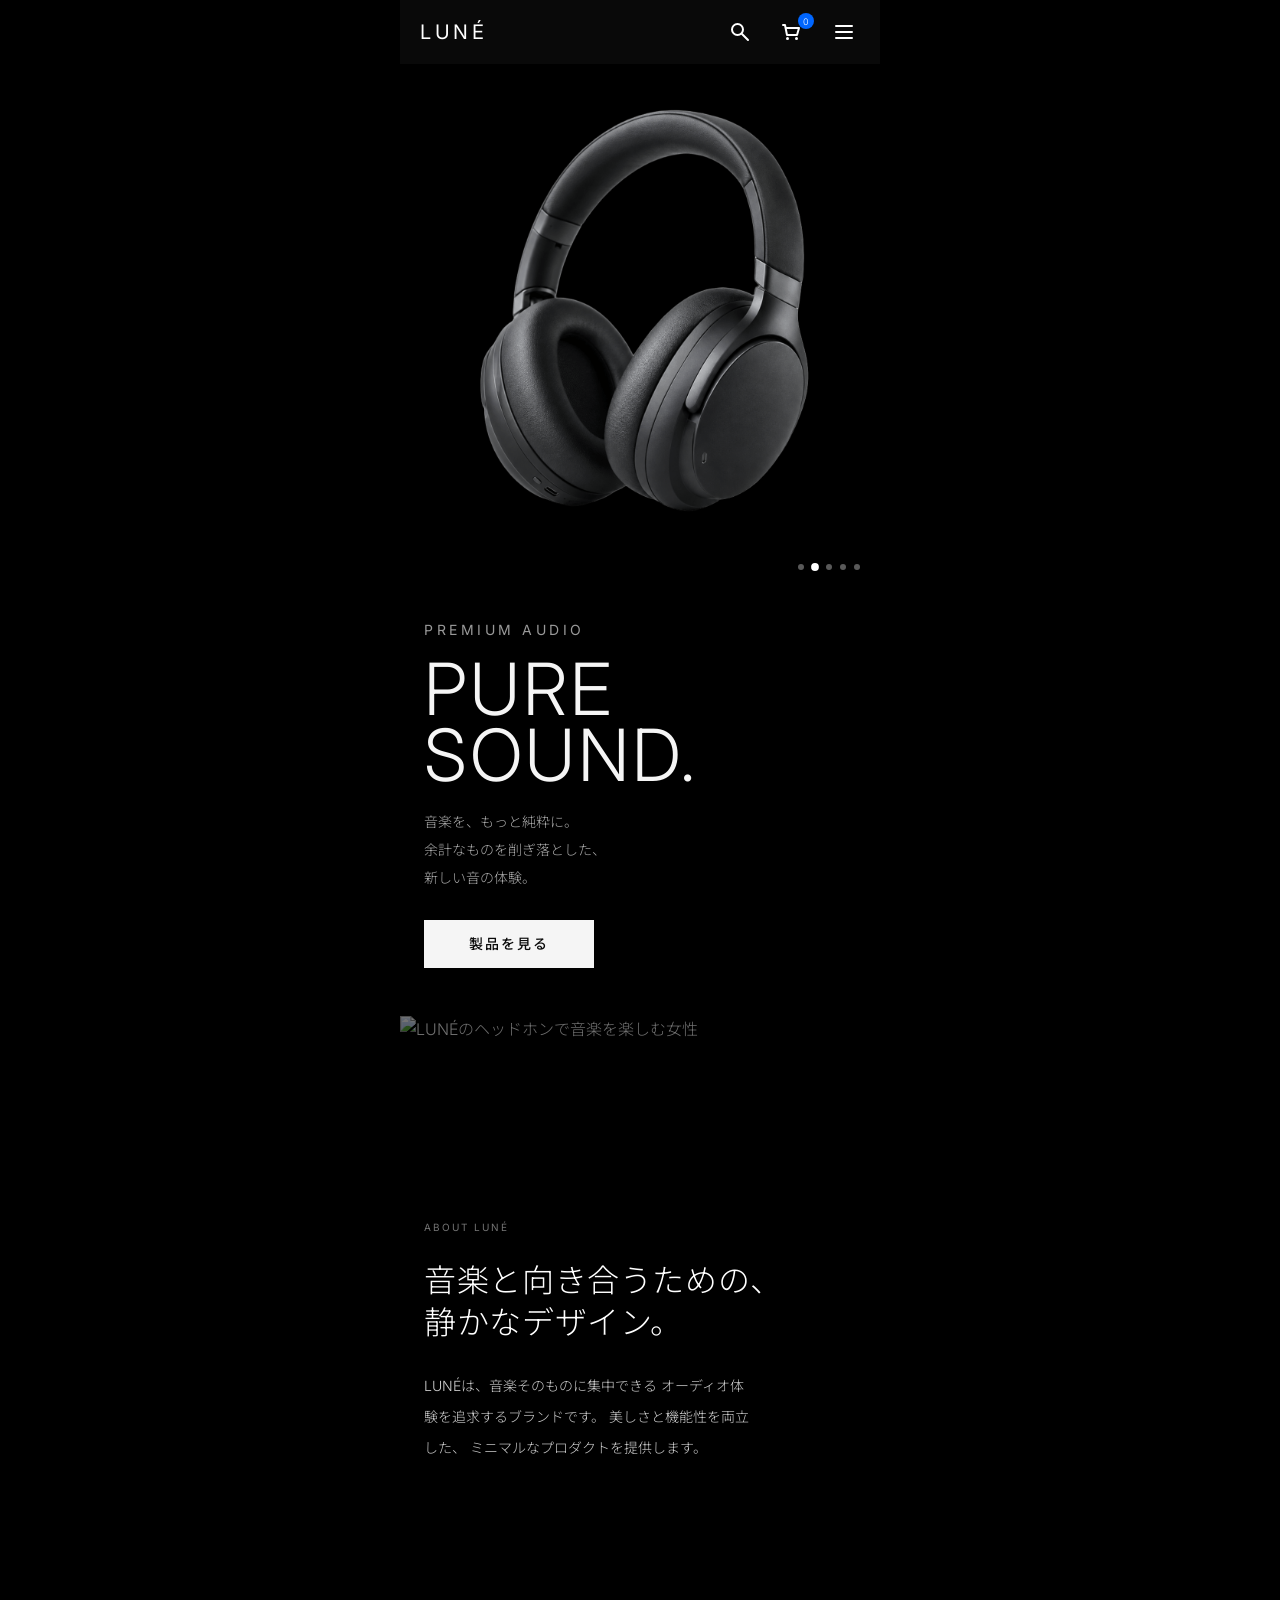
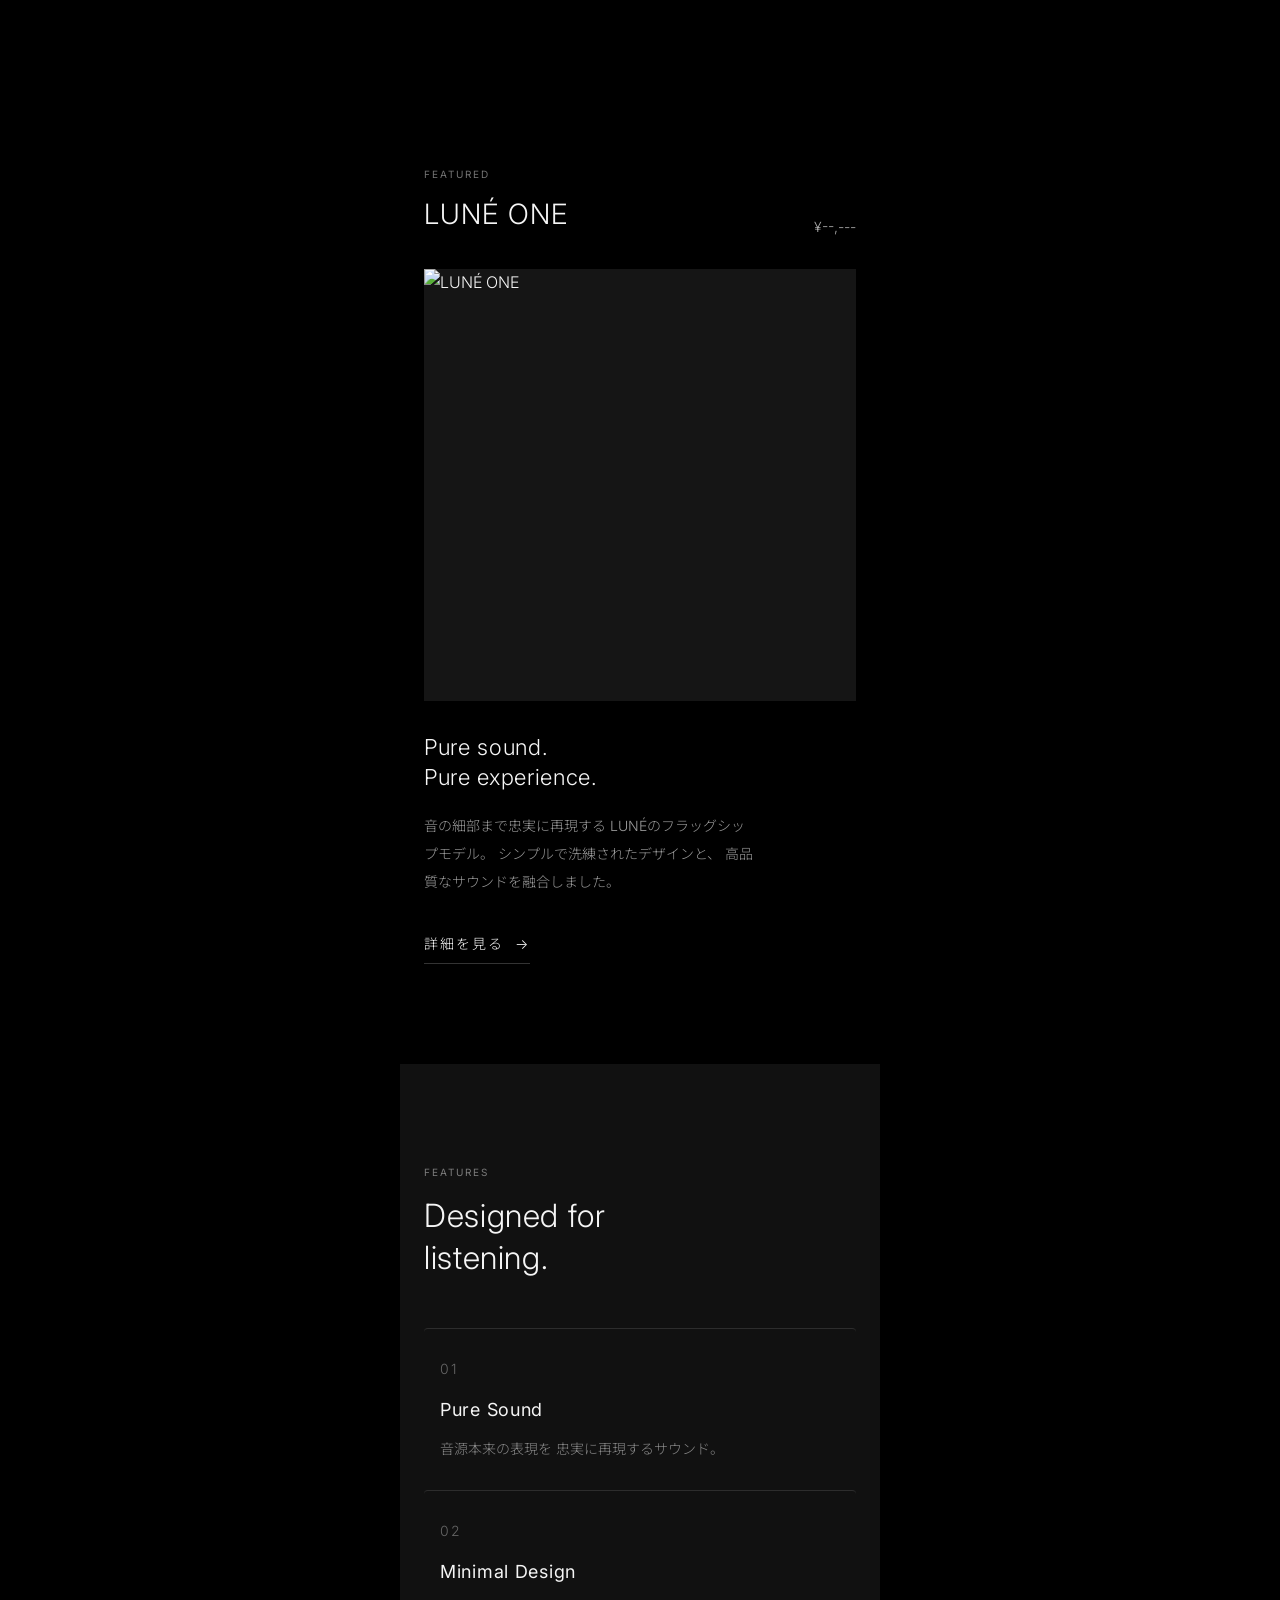
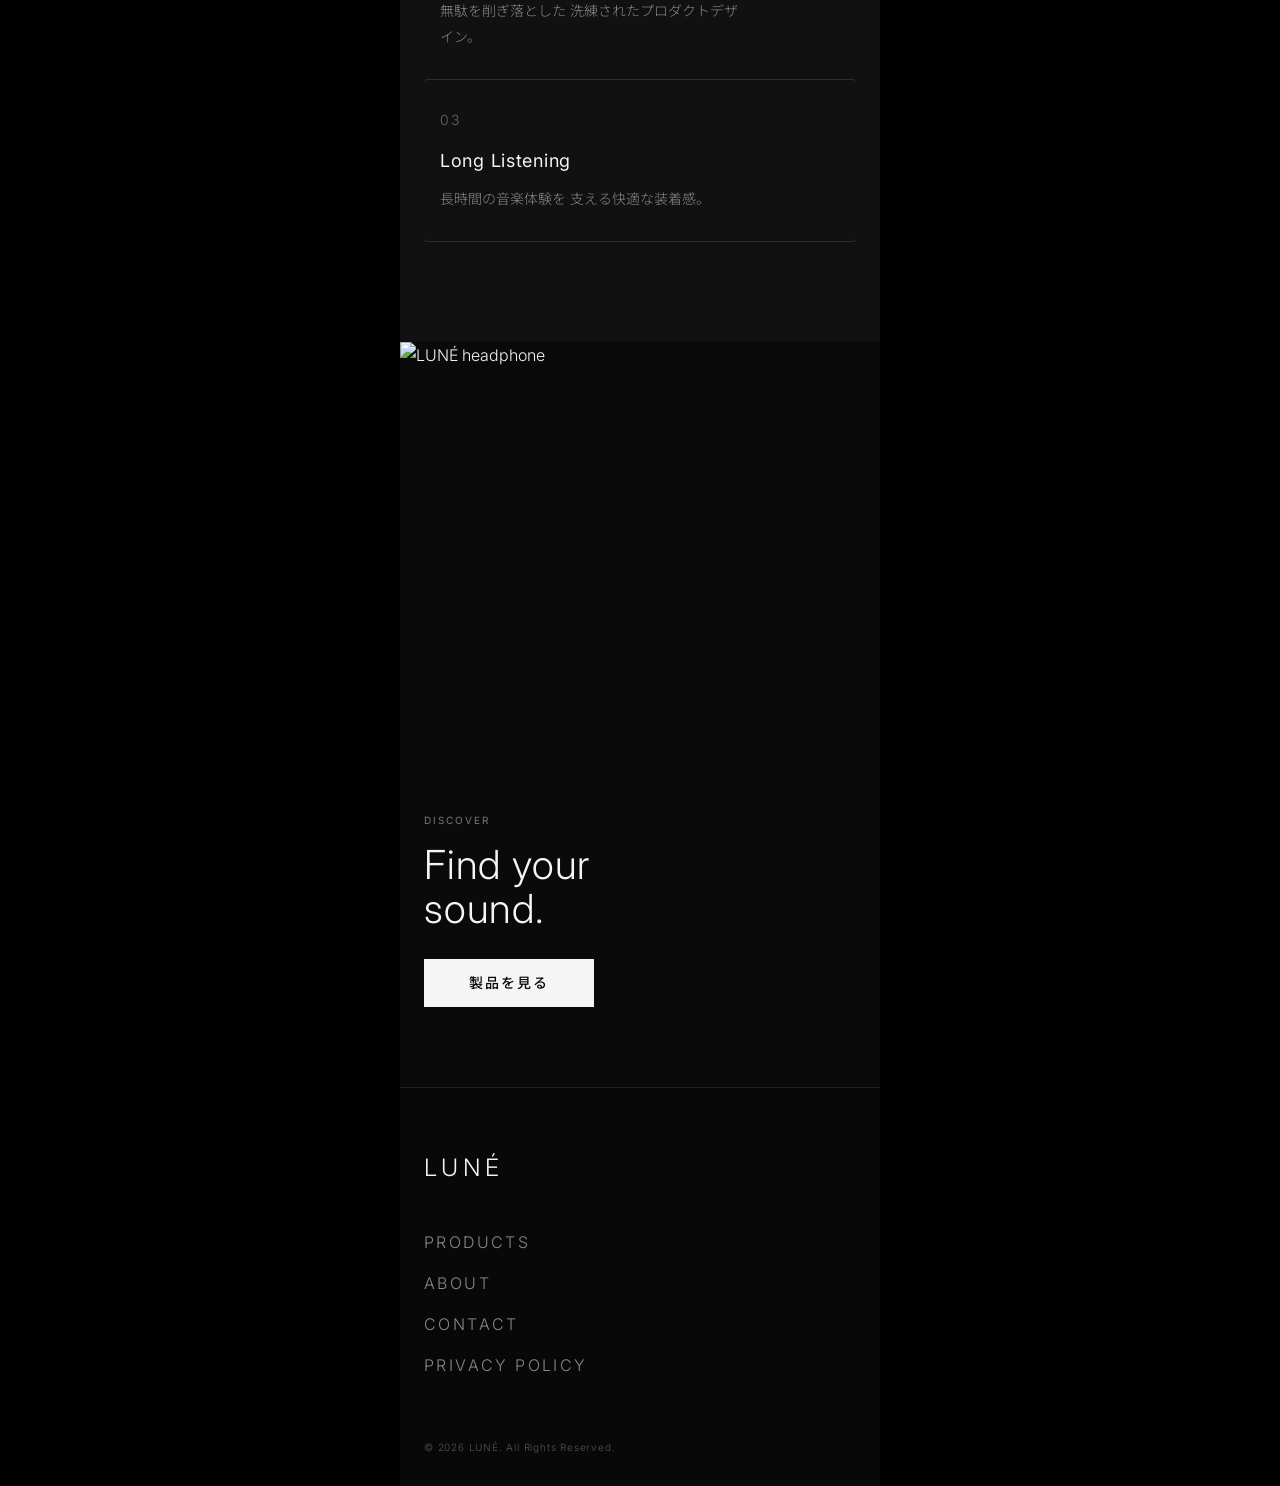
==== commit 09733533: "Update index.html" ====
--- a/index.html
+++ b/index.html
@@ -1,4 +1,3 @@
-```html
 <!DOCTYPE html>
 <html lang="ja">
 
@@ -104,7 +103,7 @@
           <a href="#" class="nav-link">NEWS</a>
         </li>
         <li class="nav-item-wrap">
-          <a href="#" class="nav-link">final LAB</a>
+          <a href="#" class="nav-link">LUNÉ LAB</a>
         </li>
         <li class="nav-item-wrap">
           <a href="#" class="nav-link">SUPPORT</a>
@@ -408,4 +407,4 @@
 
 </body>
 
-</html>+</html>
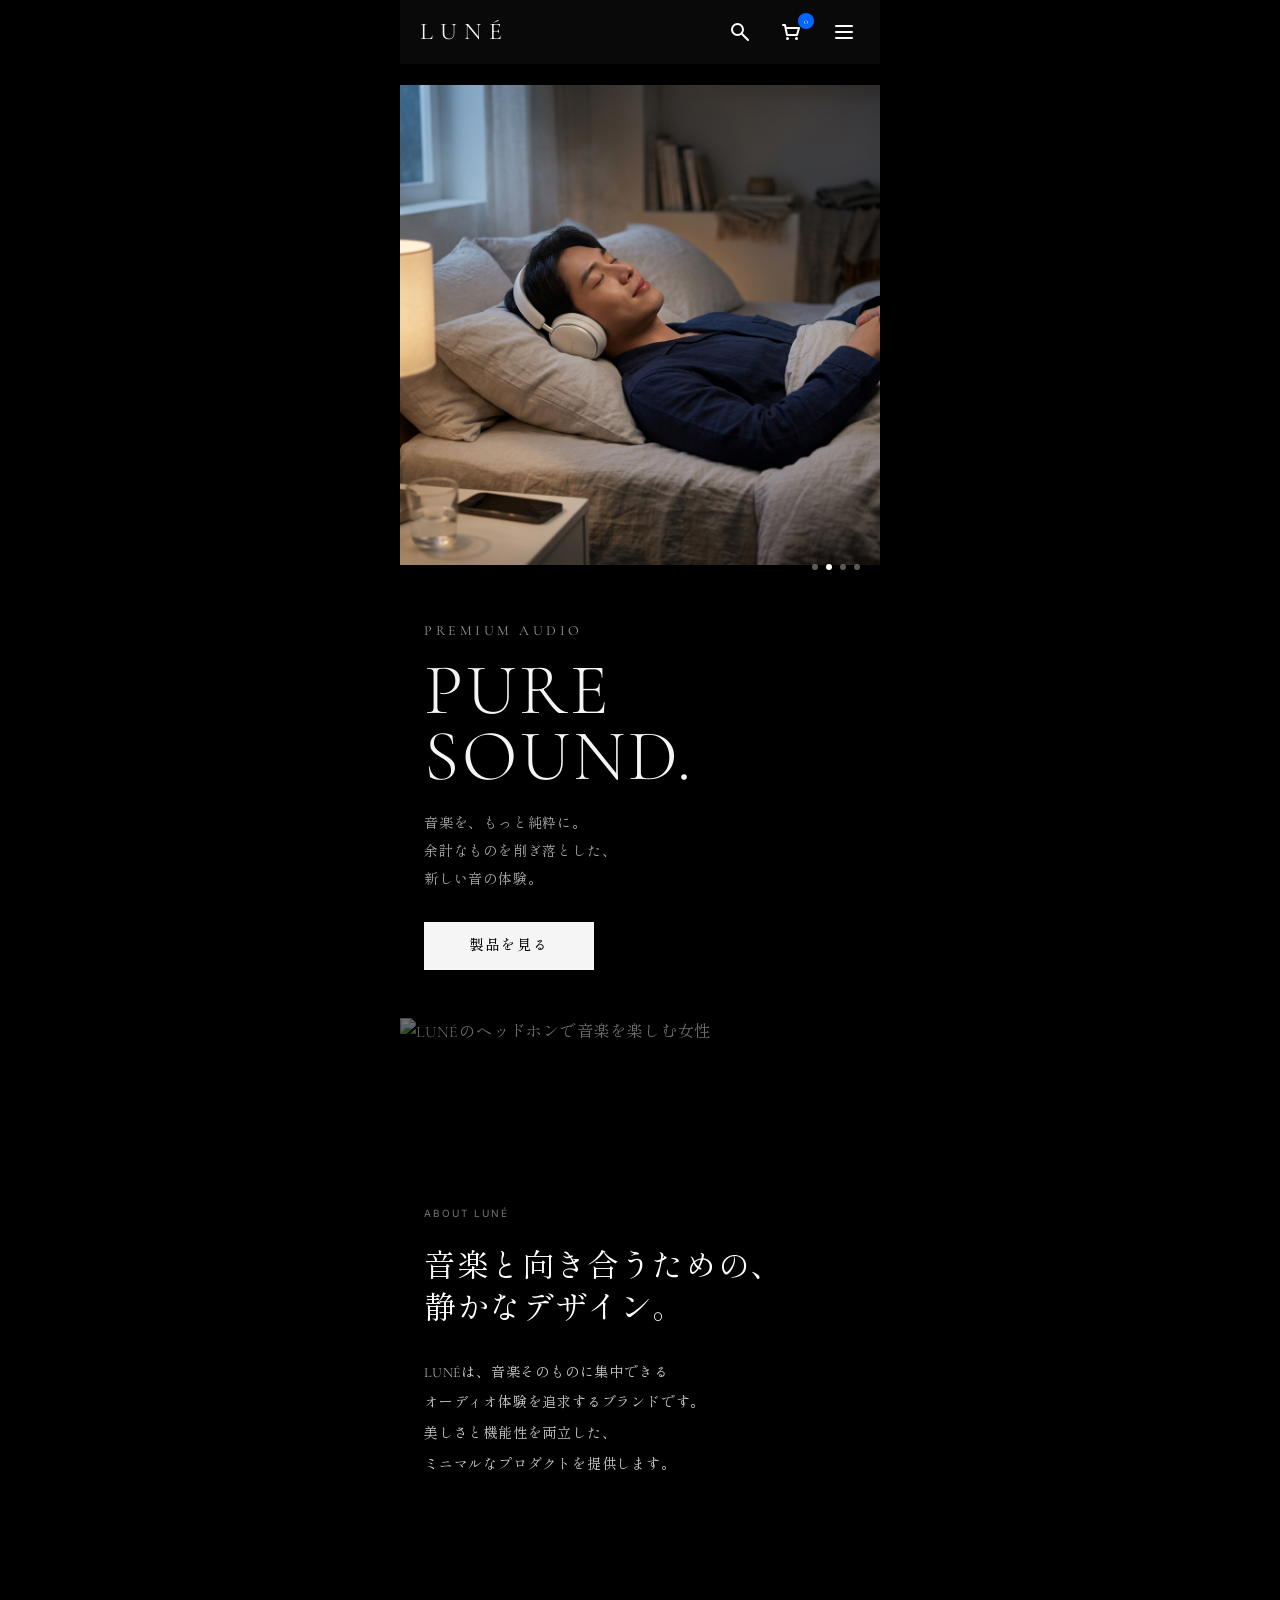
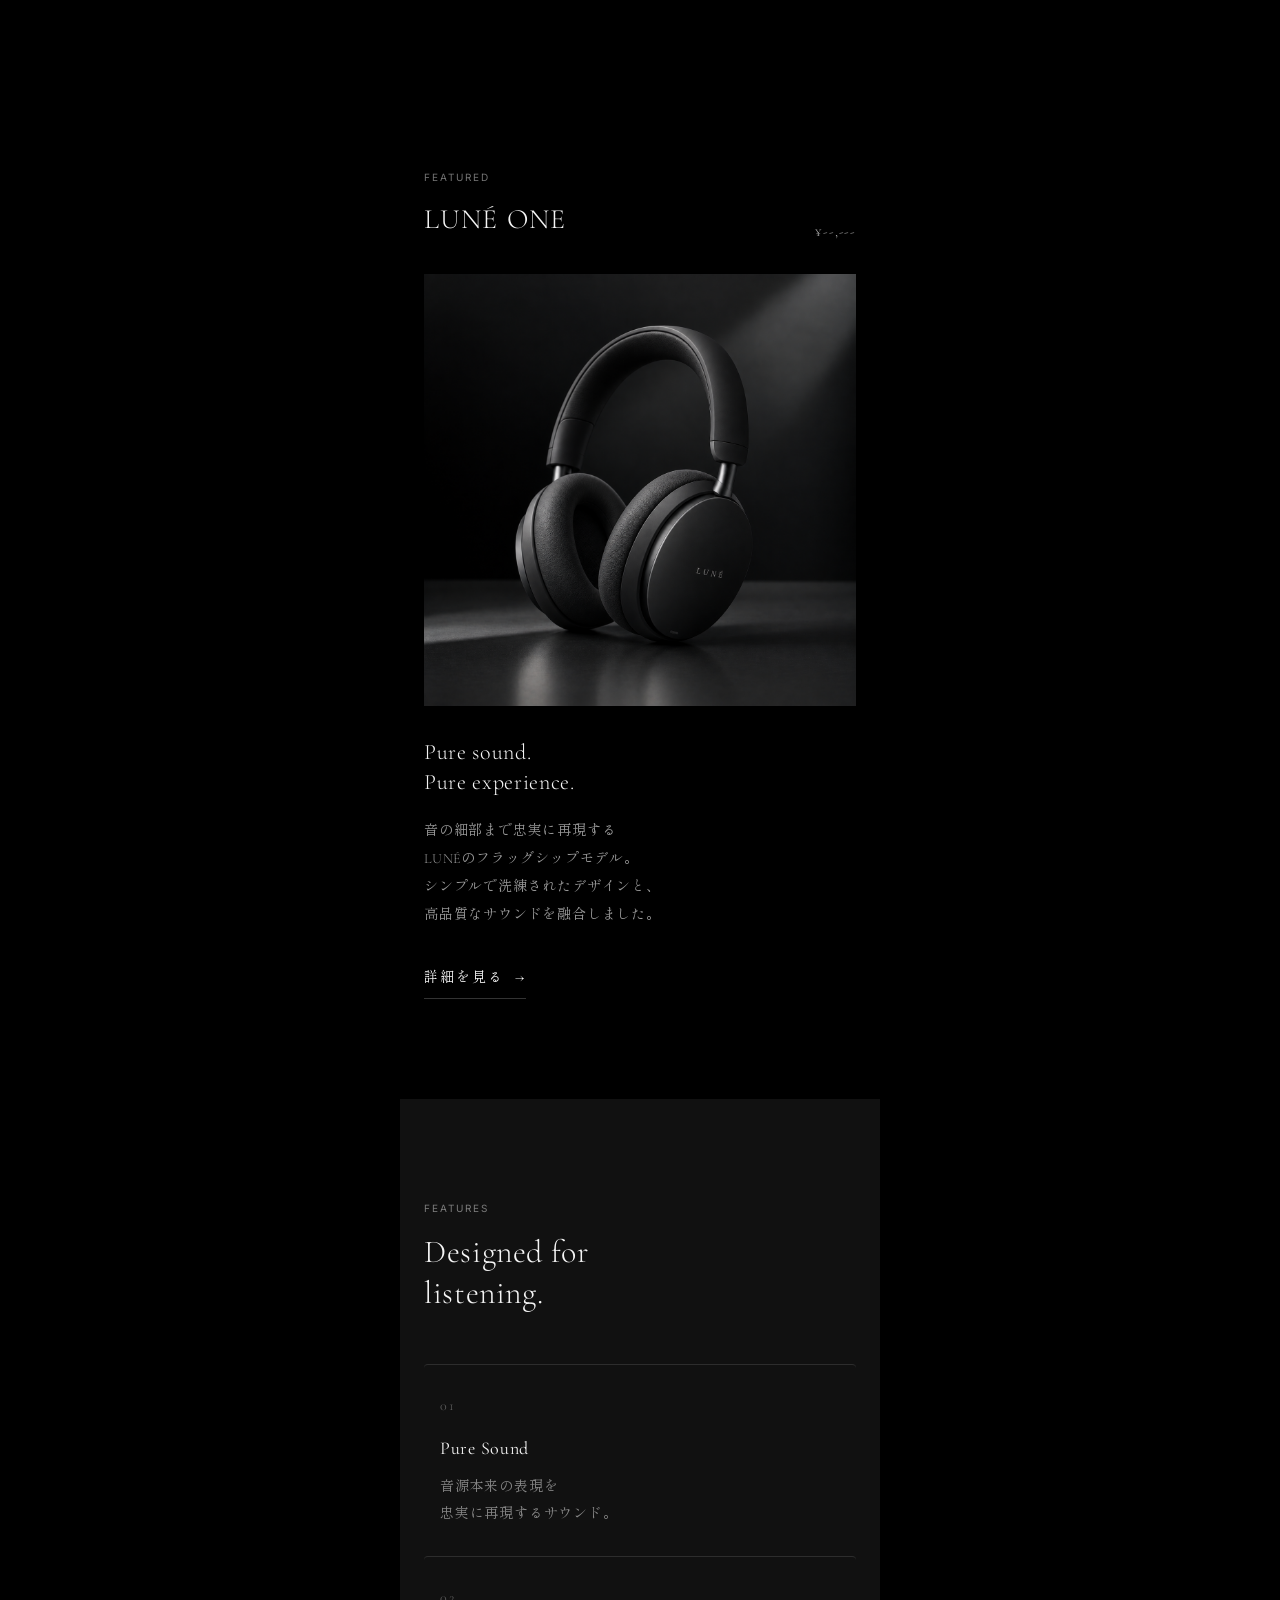
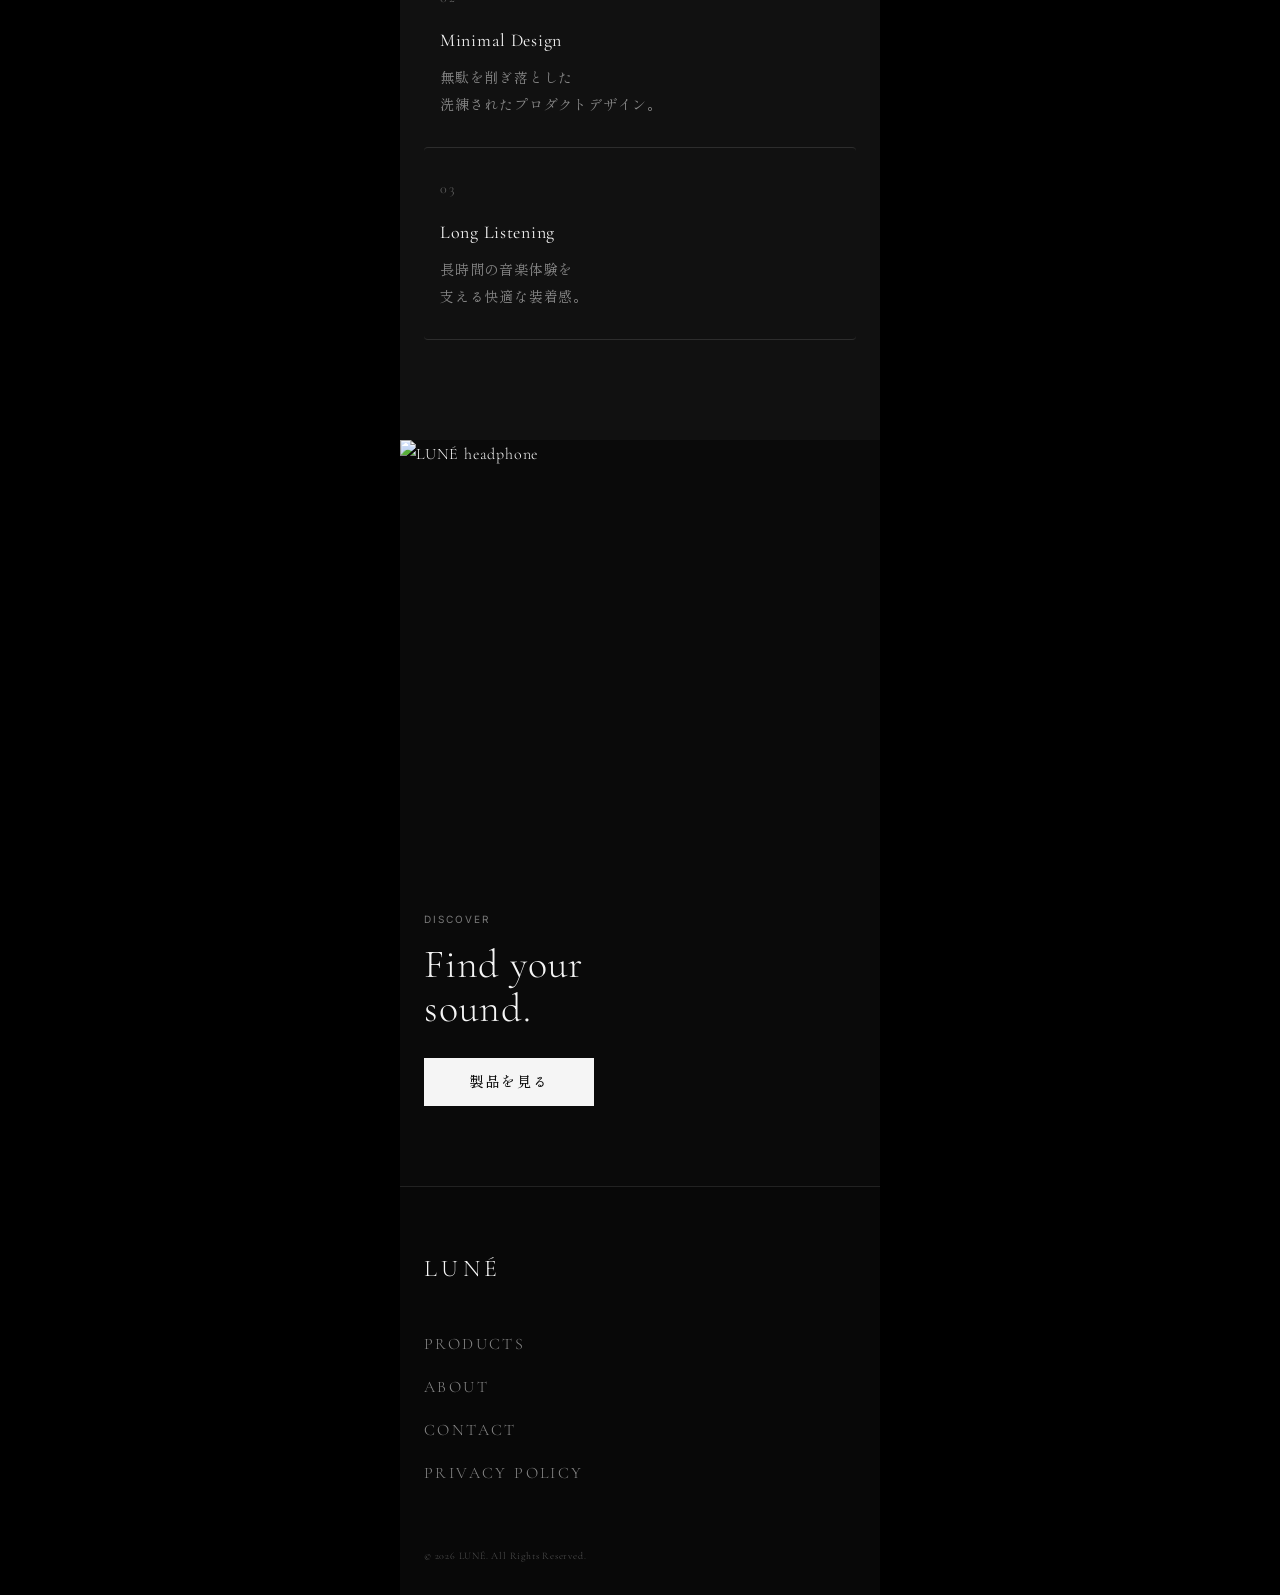
==== commit 74a52c7c: "Add files via upload" ====
--- a/index.html
+++ b/index.html
@@ -12,6 +12,12 @@
   <!-- Google Fonts -->
   <link rel="preconnect" href="https://fonts.googleapis.com">
   <link rel="preconnect" href="https://fonts.gstatic.com" crossorigin>
+  <!-- Google Fonts (Cormorant Garamond & Shippori Mincho) -->
+  <link rel="preconnect" href="https://fonts.googleapis.com">
+  <link rel="preconnect" href="https://fonts.gstatic.com" crossorigin>
+  <link
+    href="https://fonts.googleapis.com/css2?family=Cormorant+Garamond:wght@300;400;500&family=Shippori+Mincho:wght@400;500&display=swap"
+    rel="stylesheet">
   <link
     href="https://fonts.googleapis.com/css2?family=Inter:wght@300;400;500;600&family=Noto+Sans+JP:wght@300;400;500&display=swap"
     rel="stylesheet">
@@ -136,9 +142,6 @@
         <div class="carousel-slide">
           <img src="img/hero-headphone-4.png" alt="LUNÉ Premium Headphone 4">
         </div>
-        <div class="carousel-slide">
-          <img src="img/hero-headphone-5.png" alt="LUNÉ Premium Headphone 5">
-        </div>
 
         <!-- 右下のドットインジケーター（・・・・・） -->
         <div class="carousel-dots">
@@ -146,7 +149,6 @@
           <button class="dot" type="button" aria-label="スライド2を表示"></button>
           <button class="dot" type="button" aria-label="スライド3を表示"></button>
           <button class="dot" type="button" aria-label="スライド4を表示"></button>
-          <button class="dot" type="button" aria-label="スライド5を表示"></button>
         </div>
       </div>
 
@@ -198,9 +200,9 @@
         </h2>
 
         <p class="section-text">
-          LUNÉは、音楽そのものに集中できる
-          オーディオ体験を追求するブランドです。
-          美しさと機能性を両立した、
+          LUNÉは、音楽そのものに集中できる<br>
+          オーディオ体験を追求するブランドです。<br>
+          美しさと機能性を両立した、<br>
           ミニマルなプロダクトを提供します。
         </p>
 
@@ -248,9 +250,9 @@
         </p>
 
         <p class="section-text">
-          音の細部まで忠実に再現する
-          LUNÉのフラッグシップモデル。
-          シンプルで洗練されたデザインと、
+          音の細部まで忠実に再現する<br>
+          LUNÉのフラッグシップモデル。<br>
+          シンプルで洗練されたデザインと、<br>
           高品質なサウンドを融合しました。
         </p>
 
@@ -290,7 +292,7 @@
             Pure Sound
           </h3>
           <p>
-            音源本来の表現を
+            音源本来の表現を<br>
             忠実に再現するサウンド。
           </p>
         </article>
@@ -305,7 +307,7 @@
             Minimal Design
           </h3>
           <p>
-            無駄を削ぎ落とした
+            無駄を削ぎ落とした<br>
             洗練されたプロダクトデザイン。
           </p>
         </article>
@@ -320,7 +322,7 @@
             Long Listening
           </h3>
           <p>
-            長時間の音楽体験を
+            長時間の音楽体験を<br>
             支える快適な装着感。
           </p>
         </article>
@@ -338,30 +340,30 @@
       <div class="product-cta-image fade-in-up">
         <img src="img/headphone-detail.png" alt="LUNÉ headphone">
       </div>
-      
+
       <div class="product-cta-content">
-      
+
         <!-- 1. DISCOVER （最初に浮上） -->
         <p class="section-label fade-in-up">
           DISCOVER
         </p>
-      
+
         <!-- 2. Find your sound. （0.6秒遅れて浮上） -->
         <h2 class="fade-in-up delay-1">
           Find your<br>
           sound.
         </h2>
-      
+
         <!-- 3. VIEW PRODUCTS ボタン （1.2秒遅れて浮上） -->
         <div class="fade-in-up delay-2">
           <a href="products.html" class="primary-button">
             製品を見る
           </a>
         </div>
-      
-      </div>
-      
-      </section>
+
+      </div>
+
+    </section>
 
   </main>
 
@@ -407,4 +409,4 @@
 
 </body>
 
-</html>
+</html>
--- a/style.css
+++ b/style.css
@@ -15,12 +15,13 @@
 body {
   background-color: #0a0a0a;
   color: #f5f5f5;
-  font-family:
-    "Inter",
-    "Noto Sans JP",
-    sans-serif;
+
+  /* 英語・日本語共にラグジュアリーなフォントに指定 */
+  font-family: "Cormorant Garamond", "Shippori Mincho", "Noto Sans JP", serif;
   font-weight: 300;
-  line-height: 1.7;
+  line-height: 1.8;
+  letter-spacing: 0.05em;
+  /* 全体の文字間隔を少し広げて上品に */
 }
 
 img {
@@ -36,6 +37,63 @@
 
 button {
   font: inherit;
+}
+
+.hero h1 {
+  font-size: clamp(56px, 16vw, 84px);
+  /* 線の細さを補うため少し大きく */
+  font-weight: 300;
+  line-height: 0.95;
+  letter-spacing: 0.06em;
+}
+
+.products-header h1,
+.cart-header h1 {
+  font-size: 40px;
+  /* 38px〜42pxの絶妙なバランス */
+  font-weight: 300;
+  letter-spacing: 0.1em;
+}
+
+/* 3. 各セクションの小見出し（H2） */
+h2,
+.section-heading h2,
+.product-hero-info h1 {
+  font-size: 32px;
+  font-weight: 300;
+  letter-spacing: 0.08em;
+}
+
+/* 4. ラベル（COLLECTION / PRODUCTS / FEATURES など） */
+.hero-label,
+.section-label {
+  font-size: 11px;
+  /* 10px -> 11px */
+  letter-spacing: 0.3em;
+  /* 文字間を広くすることで上品に */
+  text-transform: uppercase;
+}
+
+/* 5. ボタンテキスト */
+.primary-button,
+.add-cart-button,
+.checkout-button {
+  font-size: 14px;
+  /* そのままでOK */
+  font-weight: 500;
+  letter-spacing: 0.2em;
+  /* ボタン内の字間を少し広く */
+}
+
+/* 6. 本文・説明文 */
+.hero-description,
+.section-text,
+.product-hero-description {
+  font-size: 14px;
+  /* そのままでOK */
+  line-height: 2.0;
+  /* 行間をゆったり開けると美しい */
+  color: rgba(255, 255, 255, 0.7);
 }
 
 
@@ -61,12 +119,12 @@
 
 /* Logo */
 .logo {
-  font-size: 20px;
+  font-family: "Cormorant Garamond", serif;
+  font-size: 24px;
+  /* 20px -> 24px に微増 */
   font-weight: 400;
-  letter-spacing: 0.18em;
-  color: #fff;
-  text-decoration: none;
-  flex-shrink: 0;
+  letter-spacing: 0.3em;
+  /* ゆったりした高級感 */
 }
 
 /* Right-side icons */
@@ -128,6 +186,59 @@
 }
 
 /* ========================================
+   Empty Cart State
+======================================== */
+
+.empty-cart {
+  padding: 60px 20px 80px;
+  text-align: center;
+  display: flex;
+  flex-direction: column;
+  align-items: center;
+  justify-content: center;
+  background: rgba(255, 255, 255, 0.02);
+  border: 1px dashed rgba(255, 255, 255, 0.1);
+  border-radius: 8px;
+  margin: 20px 0 40px;
+}
+
+.empty-cart-icon {
+  width: 80px;
+  height: 80px;
+  margin-bottom: 20px;
+  border-radius: 50%;
+  background: rgba(255, 255, 255, 0.05);
+  display: flex;
+  align-items: center;
+  justify-content: center;
+  color: rgba(255, 255, 255, 0.4);
+}
+
+.empty-cart h2 {
+  font-family: "Inter", "Noto Sans JP", sans-serif;
+  font-size: 18px;
+  font-weight: 400;
+  letter-spacing: 0.05em;
+  color: #ffffff;
+  margin-bottom: 10px;
+}
+
+.empty-cart-text {
+  font-size: 13px;
+  line-height: 1.8;
+  color: rgba(255, 255, 255, 0.5);
+  margin-bottom: 32px;
+}
+
+.empty-cart-btn {
+  min-width: 200px;
+  height: 48px;
+  font-size: 13px;
+  letter-spacing: 0.15em;
+  text-decoration: none;
+}
+
+/* ========================================
    Nav Overlay (Hamburger Menu) - アニメーション無効化
 ======================================== */
 
@@ -234,7 +345,6 @@
 /* ========================================
    Hero
 ======================================== */
-
 .hero {
   min-height: 100svh;
   padding-top: 64px;
@@ -255,14 +365,11 @@
   inset: 0;
   width: 100%;
   height: 100%;
-  opacity: 0;
-  visibility: hidden;
-  transition: opacity 1.0s ease-in-out, visibility 1.0s ease-in-out;
+  display: none;
 }
 
 .carousel-slide.active {
-  opacity: 1;
-  visibility: visible;
+  display: block;
 }
 
 .carousel-slide img {
@@ -289,12 +396,10 @@
   border-radius: 50%;
   background-color: rgba(255, 255, 255, 0.35);
   cursor: pointer;
-  transition: background-color 0.4s ease, transform 0.4s ease;
 }
 
 .carousel-dots .dot.active {
   background-color: #ffffff;
-  transform: scale(1.3);
 }
 
 .hero-content {
@@ -327,7 +432,6 @@
   font-size: 14px;
   line-height: 2;
 }
-
 
 /* ========================================
    Buttons
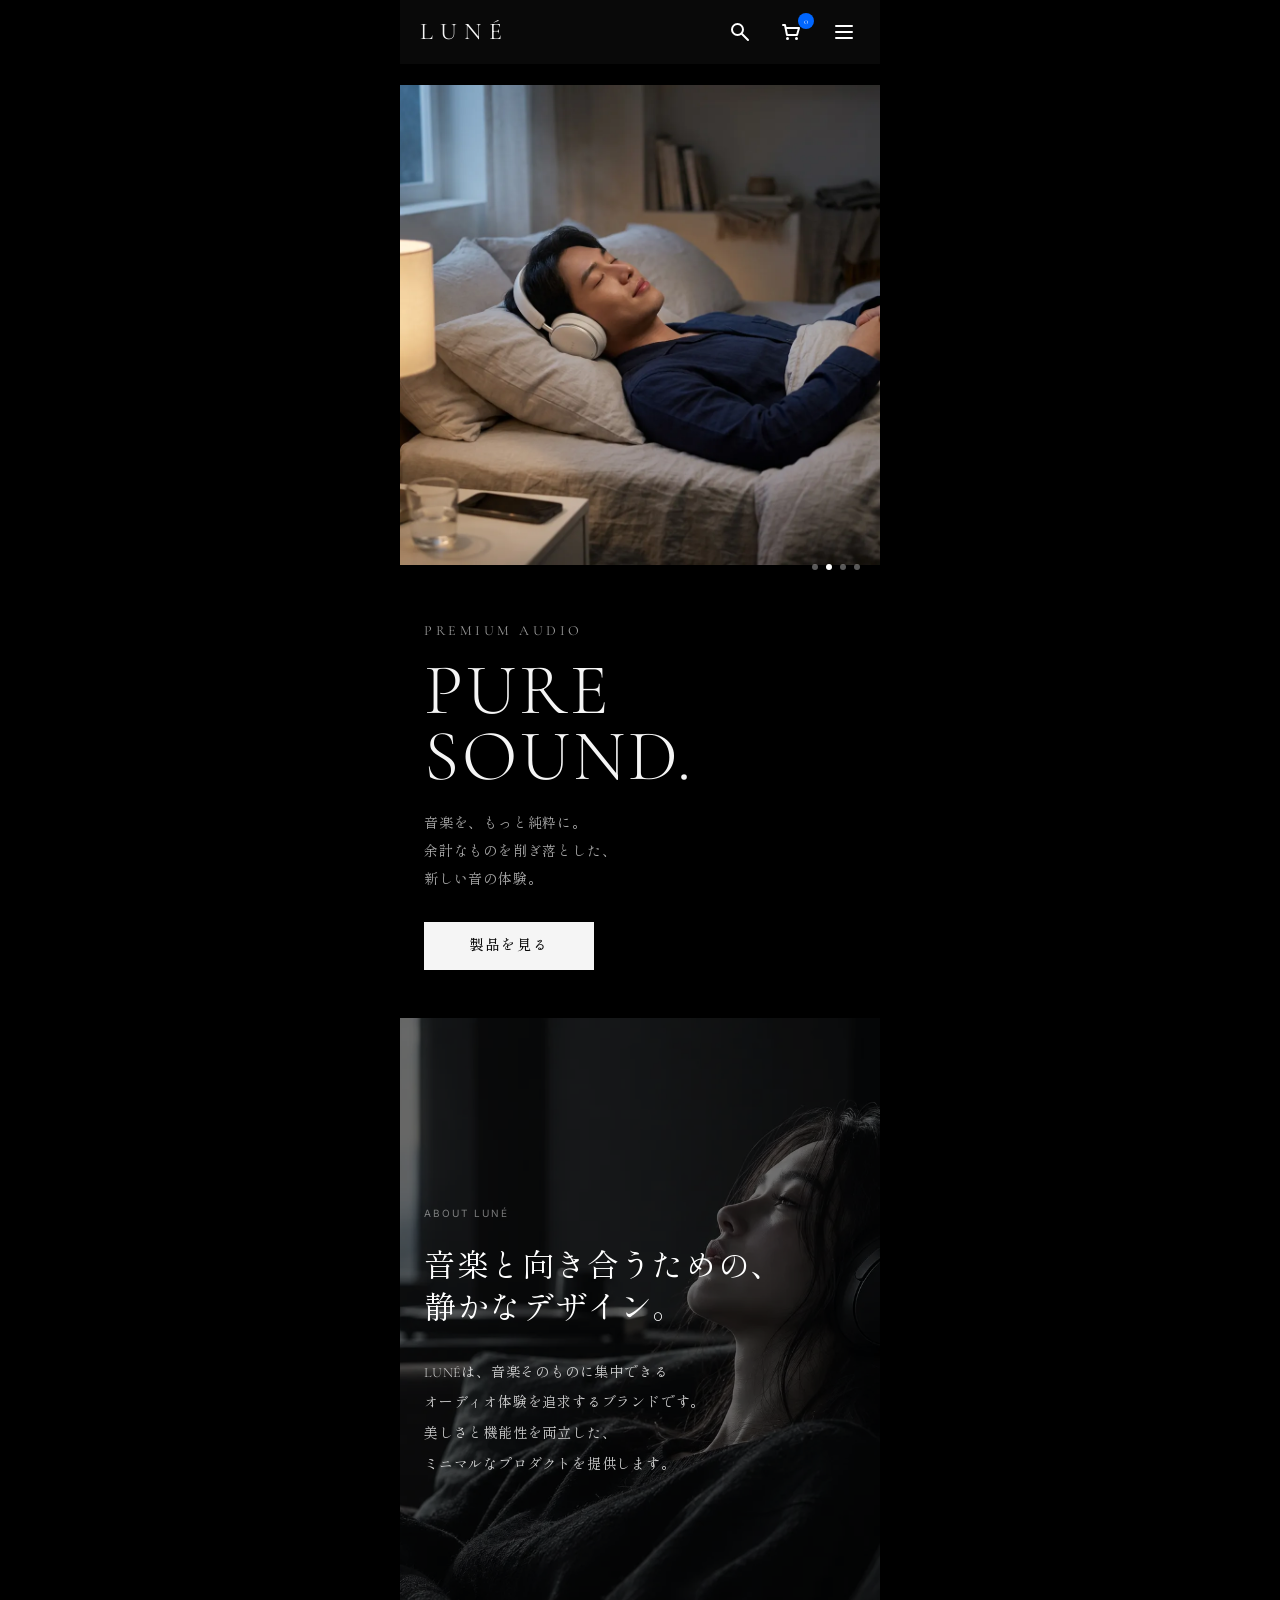
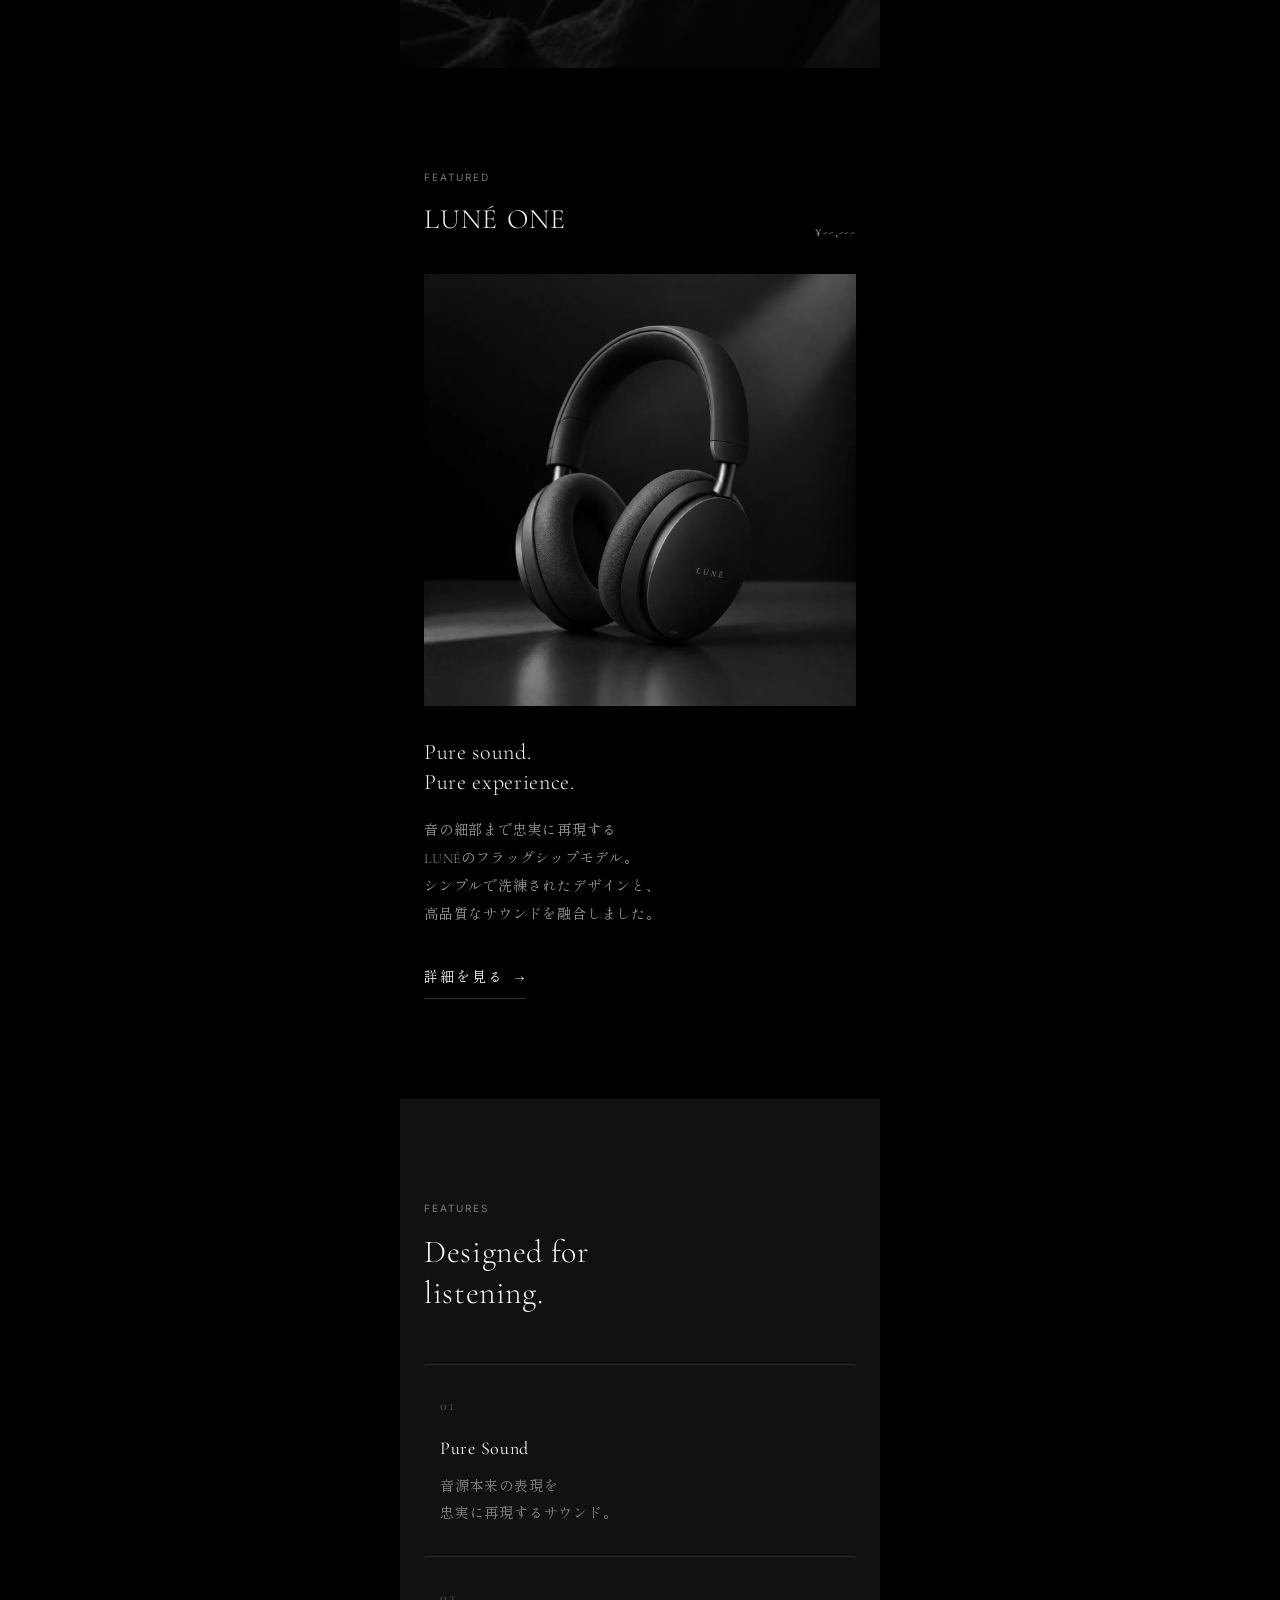
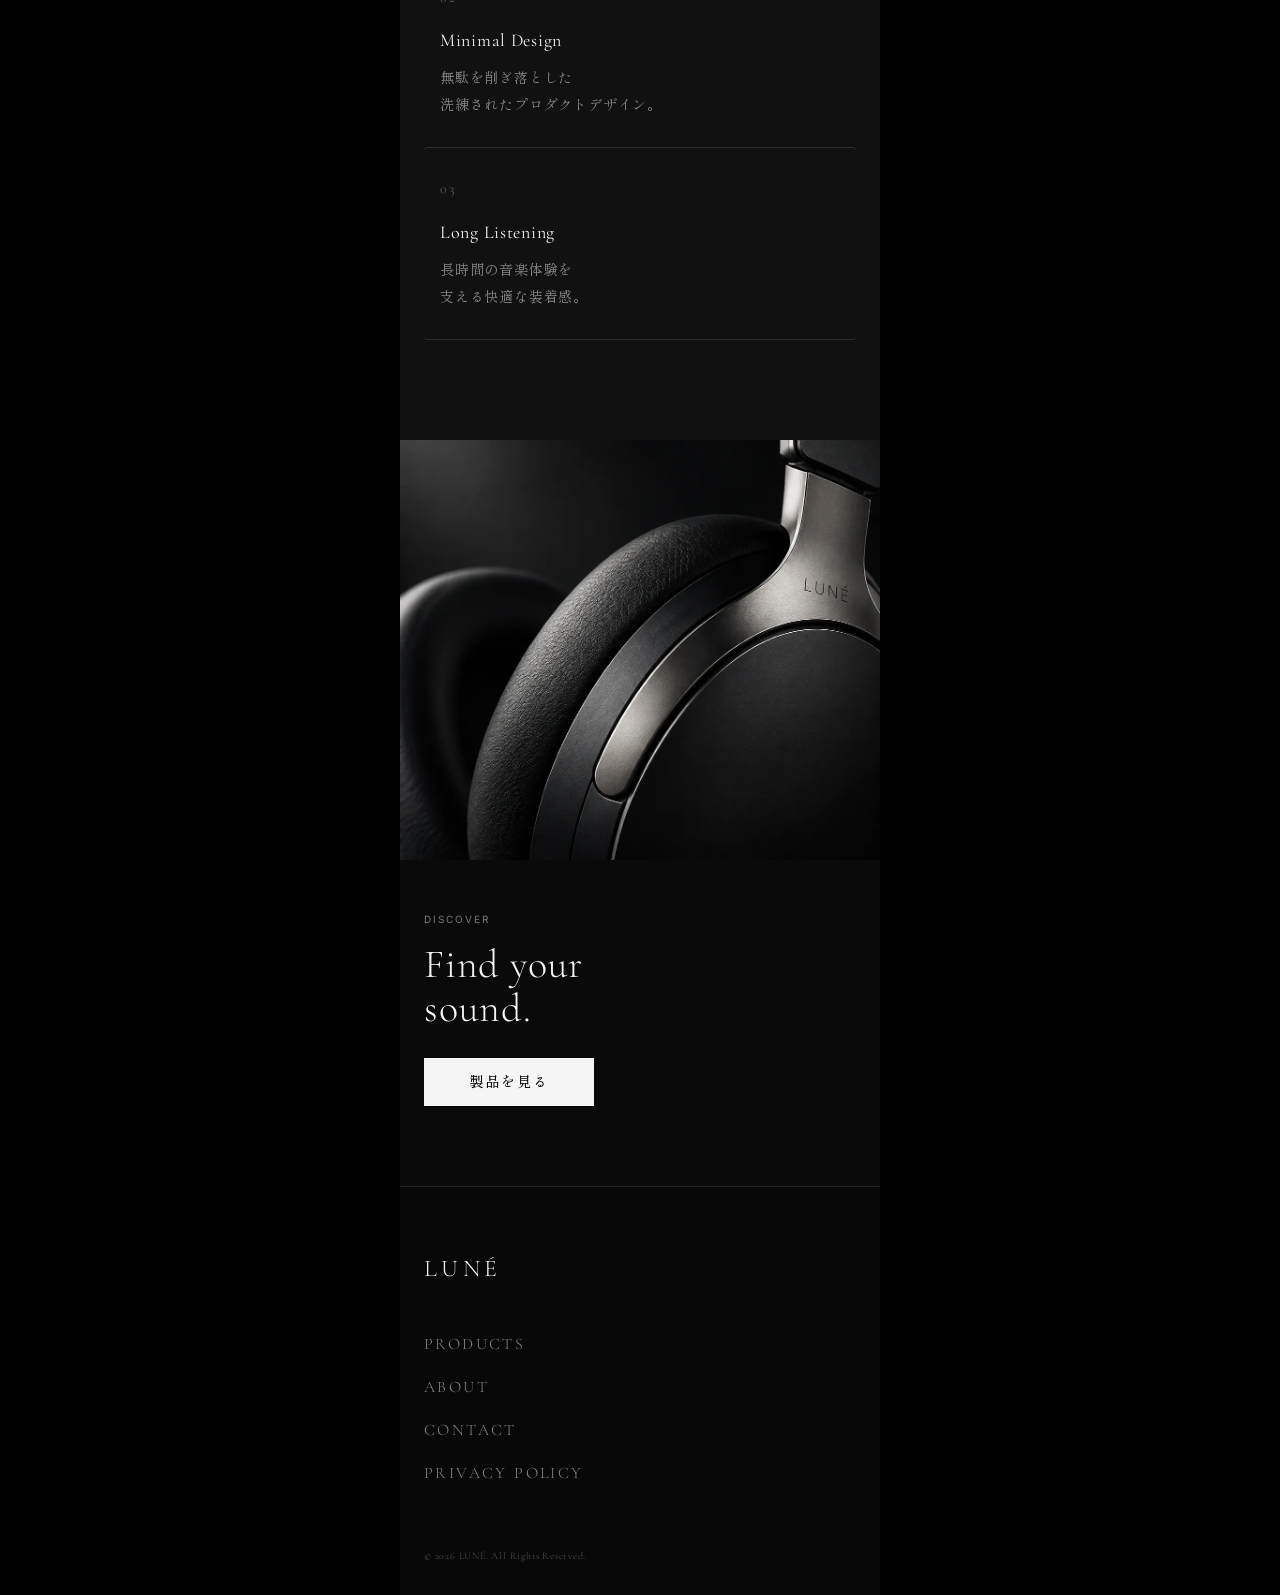
==== commit 1abfc240: "Add files via upload" ====
--- a/index.html
+++ b/index.html
@@ -131,16 +131,16 @@
       <div class="hero-image">
         <!-- カルーセル画像 5枚 -->
         <div class="carousel-slide active">
-          <img src="img/hero-headphone-1.png" alt="LUNÉ Premium Headphone 1">
+          <img src="img/hero-headphone-1.webp" alt="LUNÉ Premium Headphone 1">
         </div>
         <div class="carousel-slide">
-          <img src="img/hero-headphone-2.png" alt="LUNÉ Premium Headphone 2">
+          <img src="img/hero-headphone-2.webp" alt="LUNÉ Premium Headphone 2">
         </div>
         <div class="carousel-slide">
-          <img src="img/hero-headphone-3.png" alt="LUNÉ Premium Headphone 3">
+          <img src="img/hero-headphone-3.webp" alt="LUNÉ Premium Headphone 3">
         </div>
         <div class="carousel-slide">
-          <img src="img/hero-headphone-4.png" alt="LUNÉ Premium Headphone 4">
+          <img src="img/hero-headphone-4.webp" alt="LUNÉ Premium Headphone 4">
         </div>
 
         <!-- 右下のドットインジケーター（・・・・・） -->
@@ -169,7 +169,7 @@
           新しい音の体験。
         </p>
 
-        <a href="product.html" class="primary-button">
+        <a href="products.html" class="primary-button">
           製品を見る
         </a>
 
@@ -184,7 +184,7 @@
     <section class="brand-section">
 
       <div class="brand-image">
-        <img src="img/brand-lifestyle.png" alt="LUNÉのヘッドホンで音楽を楽しむ女性">
+        <img src="img/brand-lifestyle.webp" alt="LUNÉのヘッドホンで音楽を楽しむ女性">
       </div>
 
       <!-- fade-in-up クラスを追加 -->
@@ -237,7 +237,7 @@
 
       <div class="featured-image">
 
-        <img src="img/headphone-black.png" alt="LUNÉ ONE">
+        <img src="img/headphone-black.webp" alt="LUNÉ ONE">
 
       </div>
 
@@ -338,7 +338,7 @@
     <section class="product-cta">
 
       <div class="product-cta-image fade-in-up">
-        <img src="img/headphone-detail.png" alt="LUNÉ headphone">
+        <img src="img/headphone-detail.webp" alt="LUNÉ headphone">
       </div>
 
       <div class="product-cta-content">
